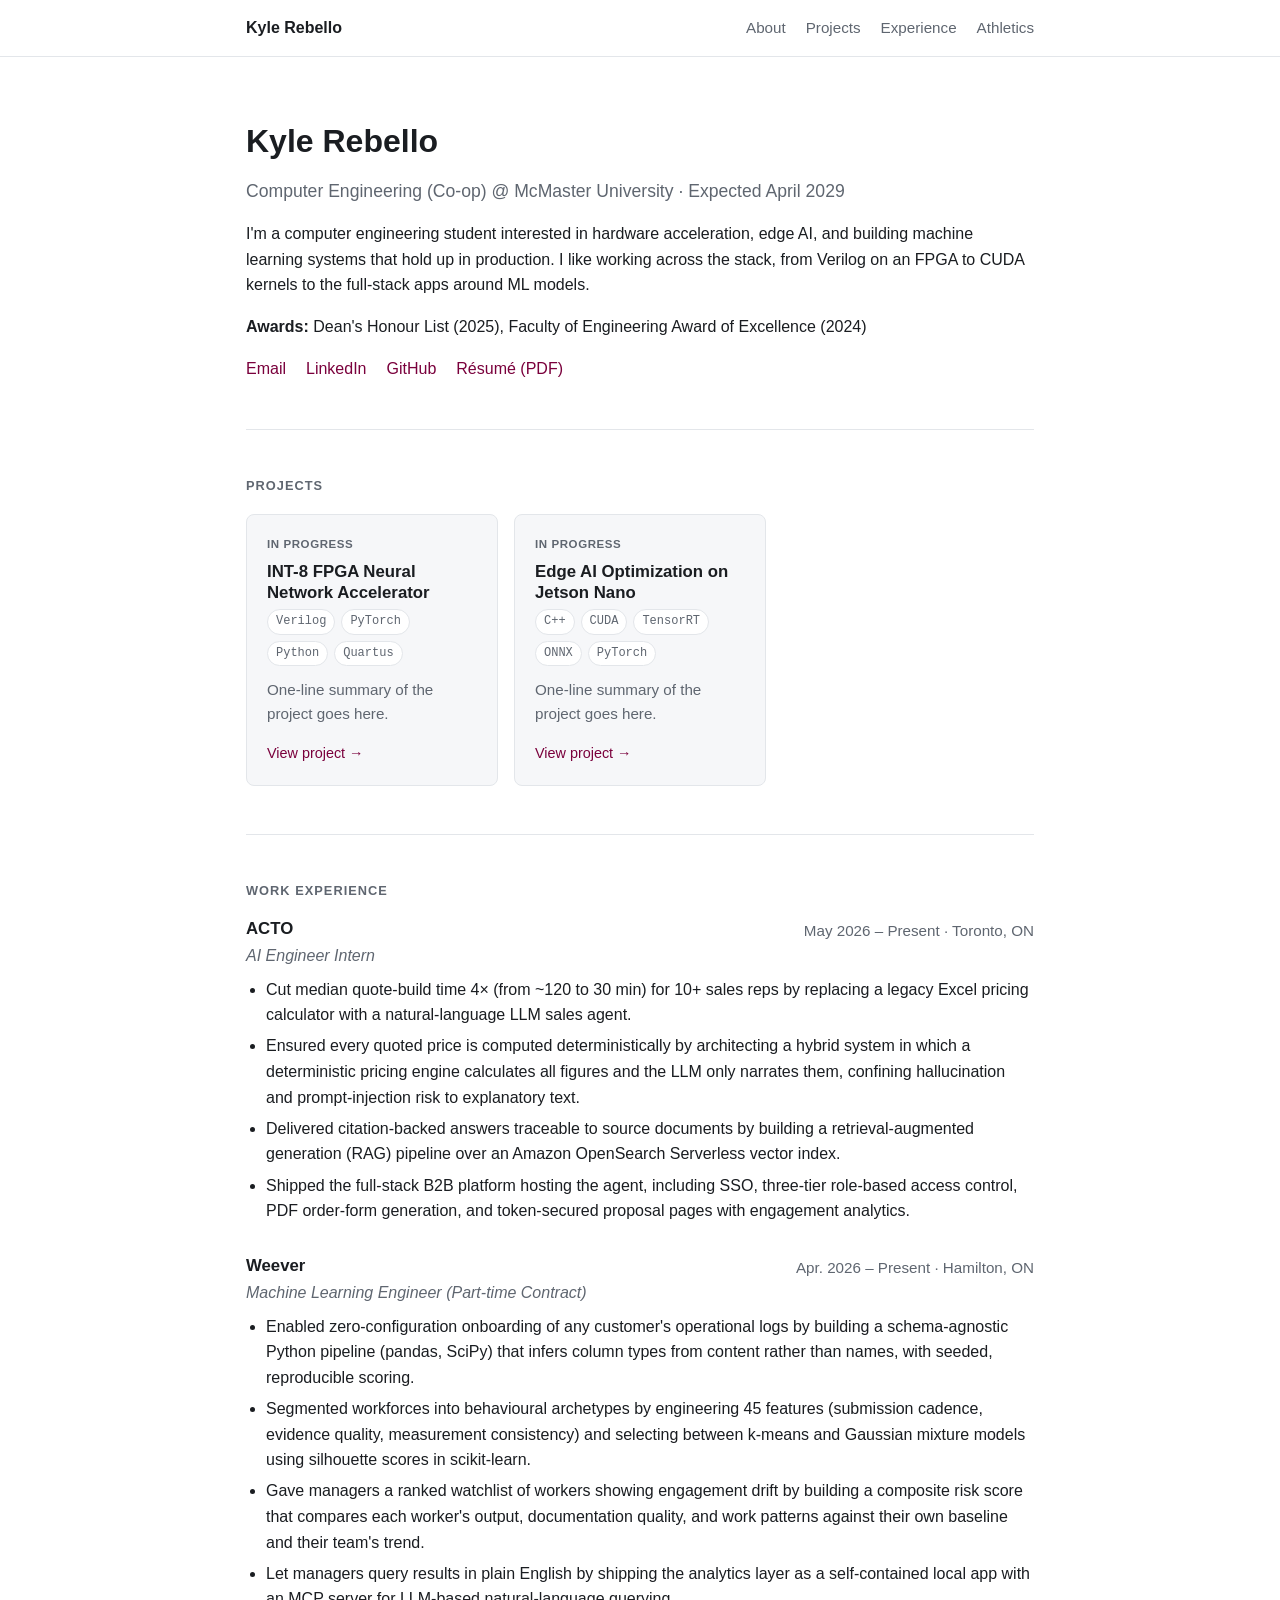
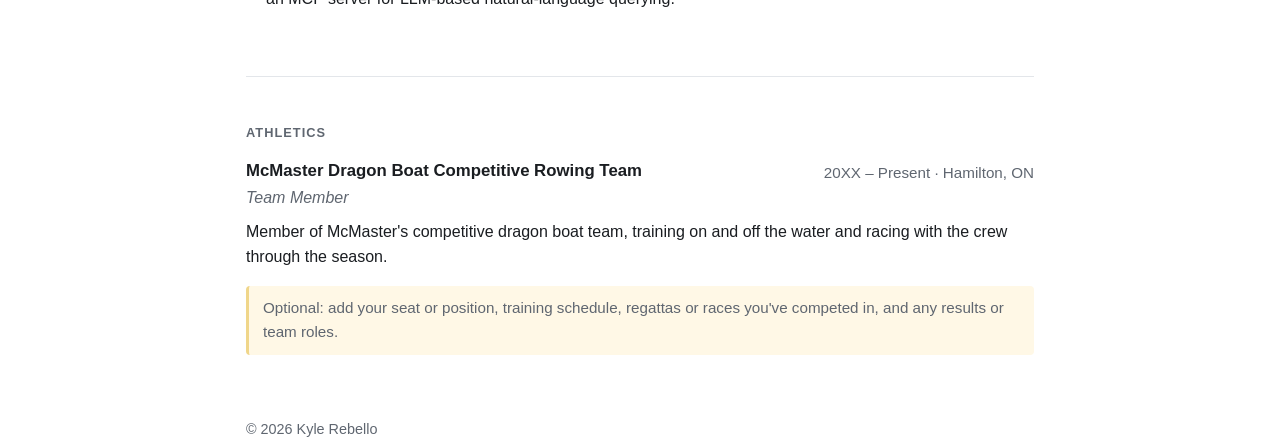
==== index.html @ 77f3dfb5 "Initial portfolio site Co-Authored-By: Claude Opus 5.5 <noreply@anthropic.com>" ====
<!DOCTYPE html>
<html lang="en">
<head>
  <meta charset="UTF-8">
  <meta name="viewport" content="width=device-width, initial-scale=1.0">
  <title>Kyle Rebello — Engineering Portfolio</title>
  <meta name="description" content="Engineering portfolio of Kyle Rebello, Computer Engineering (Co-op) student at McMaster University.">
  <link rel="stylesheet" href="css/style.css">
</head>
<body>

  <nav class="site-nav">
    <div class="container">
      <a href="#top" class="brand">Kyle Rebello</a>
      <ul>
        <li><a href="#about">About</a></li>
        <li><a href="#projects">Projects</a></li>
        <li><a href="#experience">Experience</a></li>
        <li><a href="#athletics">Athletics</a></li>
      </ul>
    </div>
  </nav>

  <main id="top" class="container">

    <!-- ===================== ABOUT ===================== -->
    <section id="about" class="hero">
      <h1>Kyle Rebello</h1>
      <p class="subtitle">Computer Engineering (Co-op) @ McMaster University · Expected April 2029</p>
      <p>
        I'm a computer engineering student interested in hardware acceleration, edge AI, and
        building machine learning systems that hold up in production. I like working across the
        stack, from Verilog on an FPGA to CUDA kernels to the full-stack apps around ML models.
      </p>
      <p>
        <strong>Awards:</strong> Dean's Honour List (2025), Faculty of Engineering Award of Excellence (2024)
      </p>
      <div class="links">
        <a href="mailto:andrekylerebello@gmail.com">Email</a>
        <a href="#" target="_blank" rel="noopener"><!-- TODO: LinkedIn URL -->LinkedIn</a>
        <a href="#" target="_blank" rel="noopener"><!-- TODO: GitHub URL -->GitHub</a>
        <a href="assets/Kyle_Rebello_Resume.pdf" target="_blank" rel="noopener">Résumé (PDF)</a>
      </div>
    </section>

    <!-- ===================== PROJECTS ===================== -->
    <section id="projects">
      <h2 class="section-title">Projects</h2>
      <!--
        To add a project:
          1. Copy projects/_template.html to projects/your-project.html and fill it in.
          2. Copy one of the <a class="project-tile"> blocks below and point href at the new page.
      -->
      <div class="project-grid">

        <a class="project-tile" href="projects/fpga-nn-accelerator.html">
          <span class="status">In progress</span>
          <h3>INT-8 FPGA Neural Network Accelerator</h3>
          <div class="tags">
            <span class="tag">Verilog</span>
            <span class="tag">PyTorch</span>
            <span class="tag">Python</span>
            <span class="tag">Quartus</span>
          </div>
          <p>One-line summary of the project goes here.</p>
          <span class="more">View project →</span>
        </a>

        <a class="project-tile" href="projects/jetson-edge-ai.html">
          <span class="status">In progress</span>
          <h3>Edge AI Optimization on Jetson Nano</h3>
          <div class="tags">
            <span class="tag">C++</span>
            <span class="tag">CUDA</span>
            <span class="tag">TensorRT</span>
            <span class="tag">ONNX</span>
            <span class="tag">PyTorch</span>
          </div>
          <p>One-line summary of the project goes here.</p>
          <span class="more">View project →</span>
        </a>

      </div>
    </section>

    <!-- ===================== WORK EXPERIENCE ===================== -->
    <section id="experience">
      <h2 class="section-title">Work Experience</h2>

      <div class="entry">
        <div class="entry-header">
          <h3>ACTO</h3>
          <span class="entry-meta">May 2026 – Present · Toronto, ON</span>
        </div>
        <p class="entry-role">AI Engineer Intern</p>
        <ul>
          <li>Cut median quote-build time 4× (from ~120 to 30 min) for 10+ sales reps by replacing a legacy Excel pricing calculator with a natural-language LLM sales agent.</li>
          <li>Ensured every quoted price is computed deterministically by architecting a hybrid system in which a deterministic pricing engine calculates all figures and the LLM only narrates them, confining hallucination and prompt-injection risk to explanatory text.</li>
          <li>Delivered citation-backed answers traceable to source documents by building a retrieval-augmented generation (RAG) pipeline over an Amazon OpenSearch Serverless vector index.</li>
          <li>Shipped the full-stack B2B platform hosting the agent, including SSO, three-tier role-based access control, PDF order-form generation, and token-secured proposal pages with engagement analytics.</li>
        </ul>
      </div>

      <div class="entry">
        <div class="entry-header">
          <h3>Weever</h3>
          <span class="entry-meta">Apr. 2026 – Present · Hamilton, ON</span>
        </div>
        <p class="entry-role">Machine Learning Engineer (Part-time Contract)</p>
        <ul>
          <li>Enabled zero-configuration onboarding of any customer's operational logs by building a schema-agnostic Python pipeline (pandas, SciPy) that infers column types from content rather than names, with seeded, reproducible scoring.</li>
          <li>Segmented workforces into behavioural archetypes by engineering 45 features (submission cadence, evidence quality, measurement consistency) and selecting between k-means and Gaussian mixture models using silhouette scores in scikit-learn.</li>
          <li>Gave managers a ranked watchlist of workers showing engagement drift by building a composite risk score that compares each worker's output, documentation quality, and work patterns against their own baseline and their team's trend.</li>
          <li>Let managers query results in plain English by shipping the analytics layer as a self-contained local app with an MCP server for LLM-based natural-language querying.</li>
        </ul>
      </div>
    </section>

    <!-- ===================== ATHLETICS ===================== -->
    <section id="athletics">
      <h2 class="section-title">Athletics</h2>

      <div class="entry">
        <div class="entry-header">
          <h3>McMaster Dragon Boat Competitive Rowing Team</h3>
          <span class="entry-meta"><!-- TODO -->20XX – Present · Hamilton, ON</span>
        </div>
        <p class="entry-role">Team Member</p>
        <p>
          Member of McMaster's competitive dragon boat team, training on and off the water and
          racing with the crew through the season.
        </p>
        <p class="placeholder">
          Optional: add your seat or position, training schedule, regattas or races you've competed in,
          and any results or team roles.
        </p>
      </div>
    </section>

  </main>

  <footer class="container">
    © 2026 Kyle Rebello
  </footer>

</body>
</html>
---- css/style.css ----
/* ---------- Tokens ---------- */
:root {
  --bg: #ffffff;
  --surface: #f6f7f9;
  --text: #1a1d21;
  --muted: #5f6670;
  --border: #e3e6ea;
  --accent: #7a003c; /* McMaster maroon */
  --placeholder-bg: #fff8e6;
  --placeholder-border: #f0d68a;
  --max-width: 820px;
  --radius: 8px;
  --font: -apple-system, BlinkMacSystemFont, "Segoe UI", Roboto, "Helvetica Neue", Arial, sans-serif;
  --mono: ui-monospace, SFMono-Regular, Menlo, Consolas, monospace;
}

@media (prefers-color-scheme: dark) {
  :root {
    --bg: #121417;
    --surface: #1b1e22;
    --text: #e8eaed;
    --muted: #9aa1aa;
    --border: #2c3036;
    --accent: #e0789f;
    --placeholder-bg: #2a2416;
    --placeholder-border: #5c4c1f;
  }
}

/* ---------- Base ---------- */
* { box-sizing: border-box; }

html { scroll-behavior: smooth; scroll-padding-top: 72px; }

body {
  margin: 0;
  background: var(--bg);
  color: var(--text);
  font-family: var(--font);
  font-size: 16px;
  line-height: 1.6;
}

a { color: var(--accent); text-decoration: none; }
a:hover { text-decoration: underline; }

h1, h2, h3 { line-height: 1.25; margin: 0 0 0.5em; }
h1 { font-size: 2rem; }
h2 { font-size: 1.4rem; }
h3 { font-size: 1.05rem; }
p { margin: 0 0 1em; }
ul { margin: 0 0 1em; padding-left: 1.25em; }
li { margin-bottom: 0.35em; }

.container {
  max-width: var(--max-width);
  margin: 0 auto;
  padding: 0 16px;
}

/* ---------- Nav ---------- */
.site-nav {
  position: sticky;
  top: 0;
  z-index: 10;
  background: var(--bg);
  border-bottom: 1px solid var(--border);
}
.site-nav .container {
  display: flex;
  align-items: center;
  justify-content: space-between;
  gap: 16px;
  height: 56px;
}
.site-nav .brand { font-weight: 600; color: var(--text); white-space: nowrap; }
.site-nav ul {
  display: flex;
  gap: 20px;
  list-style: none;
  margin: 0;
  padding: 0;
  overflow-x: auto;
}
.site-nav li { margin: 0; }
.site-nav ul a { color: var(--muted); font-size: 0.95rem; white-space: nowrap; }
.site-nav ul a:hover { color: var(--text); text-decoration: none; }

/* ---------- Sections ---------- */
section { padding: 48px 0; border-bottom: 1px solid var(--border); }
section:last-of-type { border-bottom: none; }

.section-title {
  font-size: 0.8rem;
  font-weight: 600;
  letter-spacing: 0.08em;
  text-transform: uppercase;
  color: var(--muted);
  margin-bottom: 20px;
}

/* ---------- Hero / About ---------- */
.hero { padding-top: 64px; }
.hero .subtitle { color: var(--muted); font-size: 1.1rem; margin-bottom: 16px; }
.links { display: flex; flex-wrap: wrap; gap: 8px 20px; margin-top: 16px; }

/* ---------- Project tiles ---------- */
.project-grid {
  display: grid;
  grid-template-columns: repeat(auto-fill, minmax(240px, 1fr));
  gap: 16px;
}
.project-tile {
  display: flex;
  flex-direction: column;
  padding: 20px;
  background: var(--surface);
  border: 1px solid var(--border);
  border-radius: var(--radius);
  color: var(--text);
  transition: border-color 0.15s, transform 0.15s;
}
.project-tile:hover {
  border-color: var(--accent);
  transform: translateY(-2px);
  text-decoration: none;
}
.project-tile h3 { margin-bottom: 6px; }
.project-tile p { color: var(--muted); font-size: 0.95rem; flex: 1; }
.project-tile .more { color: var(--accent); font-size: 0.9rem; font-weight: 500; }

.tags { display: flex; flex-wrap: wrap; gap: 6px; margin-bottom: 12px; }
.tag {
  font-family: var(--mono);
  font-size: 0.75rem;
  padding: 2px 8px;
  border: 1px solid var(--border);
  border-radius: 999px;
  color: var(--muted);
  background: var(--bg);
}

.status {
  align-self: flex-start;
  font-size: 0.72rem;
  font-weight: 600;
  text-transform: uppercase;
  letter-spacing: 0.05em;
  color: var(--muted);
  margin-bottom: 8px;
}

/* ---------- Experience / Athletics entries ---------- */
.entry { margin-bottom: 32px; }
.entry:last-child { margin-bottom: 0; }
.entry-header {
  display: flex;
  flex-wrap: wrap;
  justify-content: space-between;
  gap: 0 16px;
}
.entry-header h3 { margin-bottom: 0; }
.entry-meta { color: var(--muted); font-size: 0.95rem; }
.entry-role { color: var(--muted); font-style: italic; margin-bottom: 8px; }

/* ---------- Project detail page ---------- */
.back-link { display: inline-block; margin: 32px 0 16px; font-size: 0.95rem; }

.project-header { padding: 0 0 32px; border-bottom: 1px solid var(--border); }
.project-header .summary { color: var(--muted); font-size: 1.1rem; }

.meta-grid {
  display: grid;
  grid-template-columns: repeat(auto-fit, minmax(160px, 1fr));
  gap: 16px;
  margin: 24px 0;
  padding: 16px;
  background: var(--surface);
  border: 1px solid var(--border);
  border-radius: var(--radius);
}
.meta-grid dt {
  font-size: 0.75rem;
  text-transform: uppercase;
  letter-spacing: 0.06em;
  color: var(--muted);
}
.meta-grid dd { margin: 2px 0 0; }

.project-body section { padding: 32px 0; }
.project-body h2 { margin-bottom: 12px; }

.metrics {
  display: grid;
  grid-template-columns: repeat(auto-fit, minmax(150px, 1fr));
  gap: 12px;
  margin-bottom: 16px;
}
.metric {
  padding: 16px;
  border: 1px solid var(--border);
  border-radius: var(--radius);
}
.metric .value { font-size: 1.5rem; font-weight: 700; }
.metric .label { color: var(--muted); font-size: 0.9rem; }

figure { margin: 16px 0; }
.figure-placeholder {
  display: flex;
  align-items: center;
  justify-content: center;
  min-height: 220px;
  padding: 16px;
  background: var(--surface);
  border: 1px dashed var(--border);
  border-radius: var(--radius);
  color: var(--muted);
  font-size: 0.9rem;
  text-align: center;
}
figure img { max-width: 100%; border-radius: var(--radius); border: 1px solid var(--border); }
figcaption { color: var(--muted); font-size: 0.85rem; margin-top: 6px; }

table { width: 100%; border-collapse: collapse; margin-bottom: 1em; font-size: 0.95rem; }
th, td { text-align: left; padding: 8px 10px; border-bottom: 1px solid var(--border); }
th { color: var(--muted); font-weight: 600; }
.table-wrap { overflow-x: auto; }

pre, code { font-family: var(--mono); font-size: 0.88rem; }
pre {
  padding: 14px;
  background: var(--surface);
  border: 1px solid var(--border);
  border-radius: var(--radius);
  overflow-x: auto;
}

/* Placeholder text — delete the class once real content is filled in */
.placeholder {
  padding: 10px 14px;
  background: var(--placeholder-bg);
  border-left: 3px solid var(--placeholder-border);
  border-radius: 4px;
  color: var(--muted);
  font-size: 0.95rem;
}

/* ---------- Footer ---------- */
footer { padding: 32px 0 48px; color: var(--muted); font-size: 0.9rem; }

/* ---------- Small screens ---------- */
@media (max-width: 600px) {
  h1 { font-size: 1.7rem; }
  .site-nav .brand { display: none; }
  .site-nav ul { gap: 16px; }
  section { padding: 36px 0; }
}
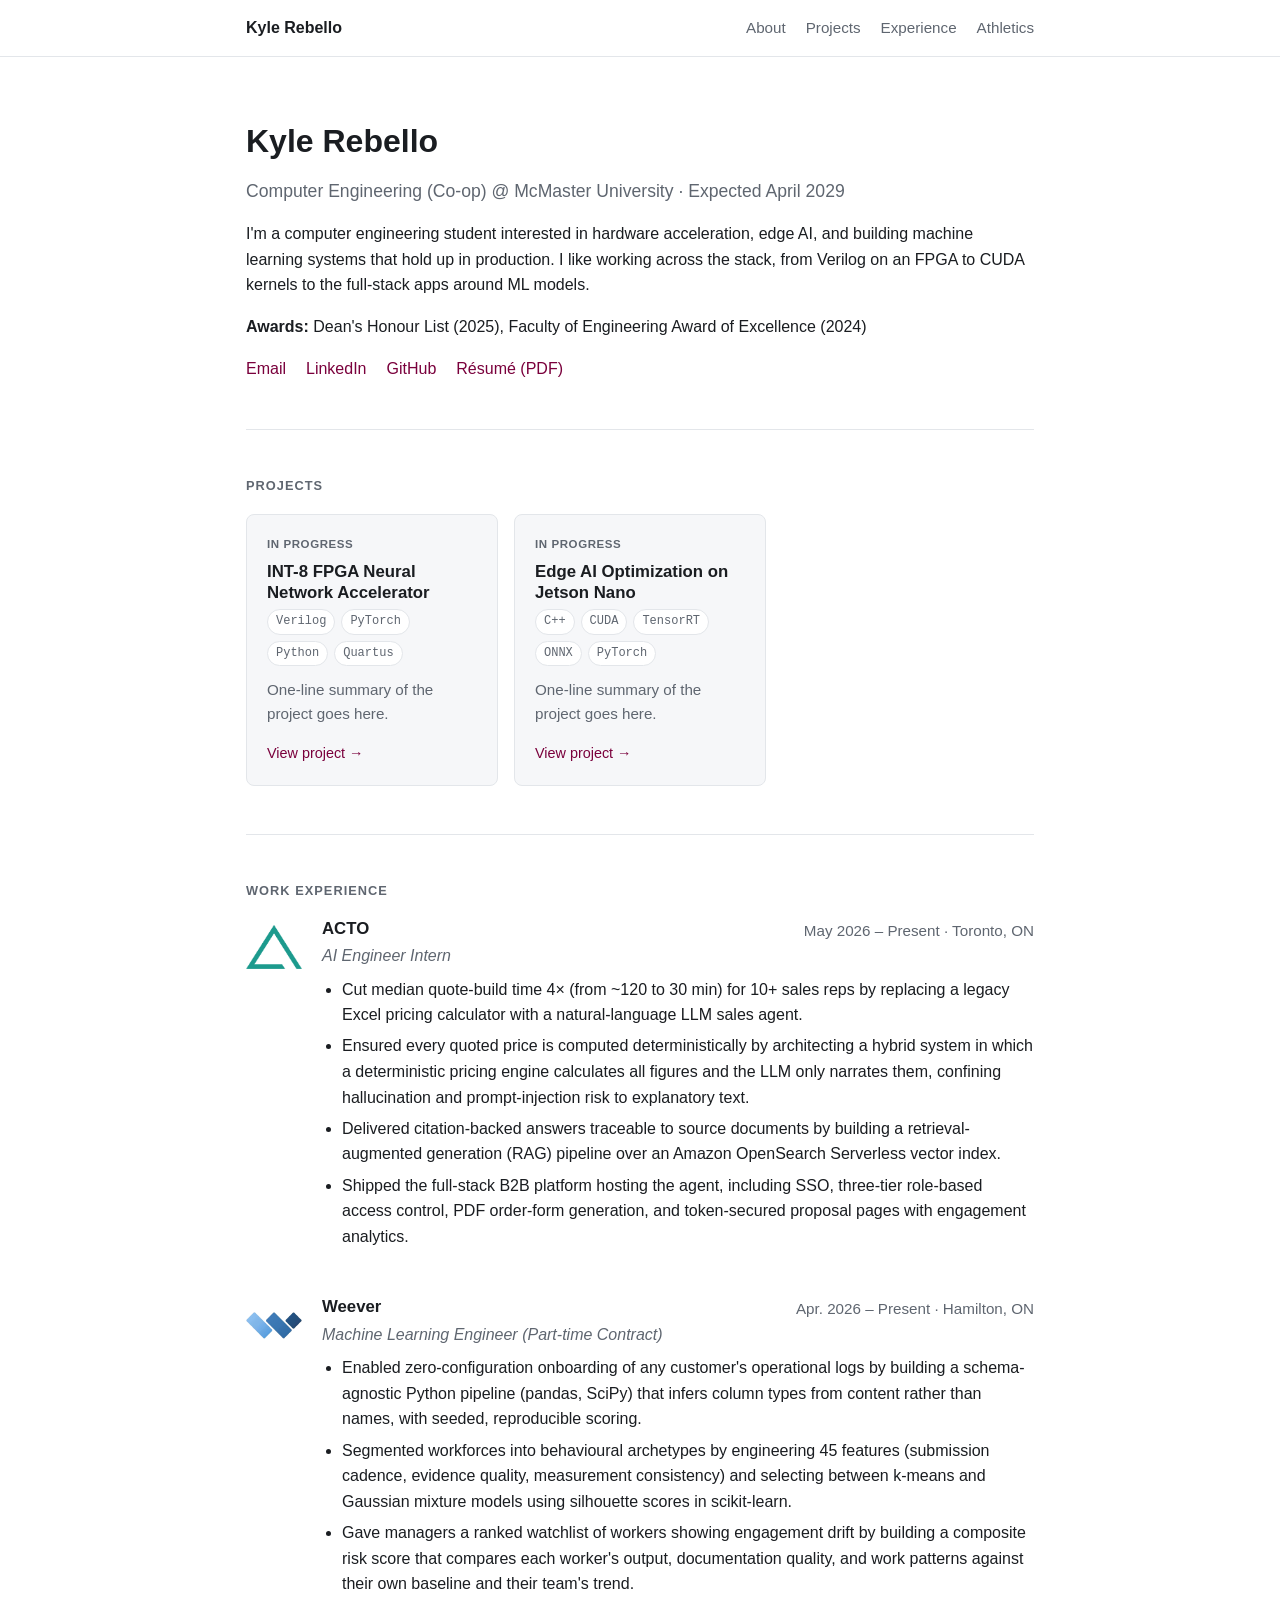
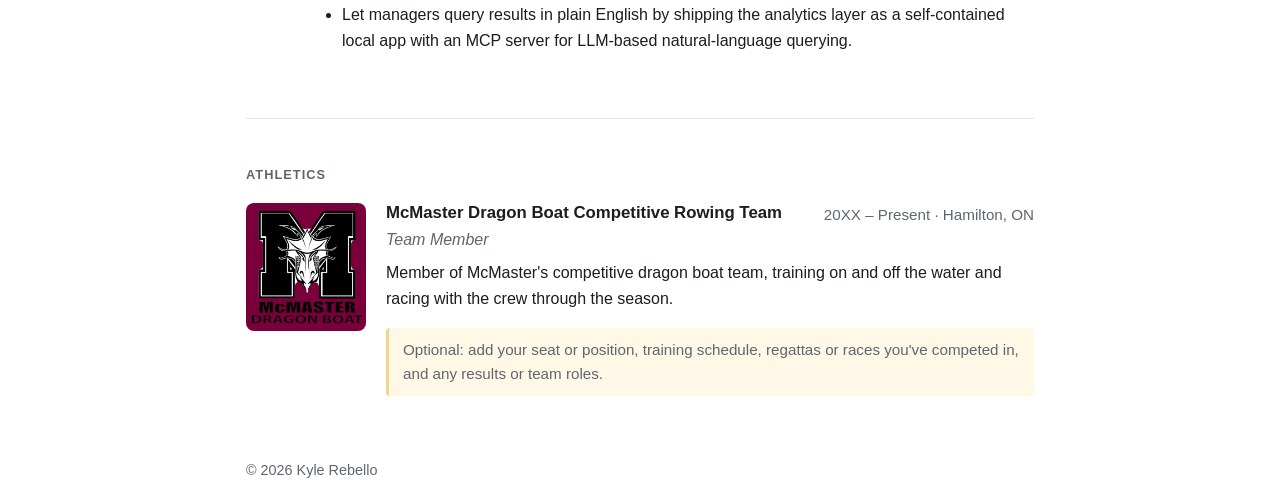
==== commit 252d3b10: "Add company and team logos to experience and athletics Co-Authored-By: Claude Opus 5.5 <noreply@anth" ====
--- a/index.html
+++ b/index.html
@@ -87,32 +87,38 @@
     <section id="experience">
       <h2 class="section-title">Work Experience</h2>
 
-      <div class="entry">
-        <div class="entry-header">
-          <h3>ACTO</h3>
-          <span class="entry-meta">May 2026 – Present · Toronto, ON</span>
+      <div class="entry has-logo">
+        <img class="entry-logo" src="assets/logos/acto.png" alt="ACTO logo">
+        <div class="entry-body">
+          <div class="entry-header">
+            <h3>ACTO</h3>
+            <span class="entry-meta">May 2026 – Present · Toronto, ON</span>
+          </div>
+          <p class="entry-role">AI Engineer Intern</p>
+          <ul>
+            <li>Cut median quote-build time 4× (from ~120 to 30 min) for 10+ sales reps by replacing a legacy Excel pricing calculator with a natural-language LLM sales agent.</li>
+            <li>Ensured every quoted price is computed deterministically by architecting a hybrid system in which a deterministic pricing engine calculates all figures and the LLM only narrates them, confining hallucination and prompt-injection risk to explanatory text.</li>
+            <li>Delivered citation-backed answers traceable to source documents by building a retrieval-augmented generation (RAG) pipeline over an Amazon OpenSearch Serverless vector index.</li>
+            <li>Shipped the full-stack B2B platform hosting the agent, including SSO, three-tier role-based access control, PDF order-form generation, and token-secured proposal pages with engagement analytics.</li>
+          </ul>
         </div>
-        <p class="entry-role">AI Engineer Intern</p>
-        <ul>
-          <li>Cut median quote-build time 4× (from ~120 to 30 min) for 10+ sales reps by replacing a legacy Excel pricing calculator with a natural-language LLM sales agent.</li>
-          <li>Ensured every quoted price is computed deterministically by architecting a hybrid system in which a deterministic pricing engine calculates all figures and the LLM only narrates them, confining hallucination and prompt-injection risk to explanatory text.</li>
-          <li>Delivered citation-backed answers traceable to source documents by building a retrieval-augmented generation (RAG) pipeline over an Amazon OpenSearch Serverless vector index.</li>
-          <li>Shipped the full-stack B2B platform hosting the agent, including SSO, three-tier role-based access control, PDF order-form generation, and token-secured proposal pages with engagement analytics.</li>
-        </ul>
       </div>
 
-      <div class="entry">
-        <div class="entry-header">
-          <h3>Weever</h3>
-          <span class="entry-meta">Apr. 2026 – Present · Hamilton, ON</span>
+      <div class="entry has-logo">
+        <img class="entry-logo" src="assets/logos/weever.png" alt="Weever logo">
+        <div class="entry-body">
+          <div class="entry-header">
+            <h3>Weever</h3>
+            <span class="entry-meta">Apr. 2026 – Present · Hamilton, ON</span>
+          </div>
+          <p class="entry-role">Machine Learning Engineer (Part-time Contract)</p>
+          <ul>
+            <li>Enabled zero-configuration onboarding of any customer's operational logs by building a schema-agnostic Python pipeline (pandas, SciPy) that infers column types from content rather than names, with seeded, reproducible scoring.</li>
+            <li>Segmented workforces into behavioural archetypes by engineering 45 features (submission cadence, evidence quality, measurement consistency) and selecting between k-means and Gaussian mixture models using silhouette scores in scikit-learn.</li>
+            <li>Gave managers a ranked watchlist of workers showing engagement drift by building a composite risk score that compares each worker's output, documentation quality, and work patterns against their own baseline and their team's trend.</li>
+            <li>Let managers query results in plain English by shipping the analytics layer as a self-contained local app with an MCP server for LLM-based natural-language querying.</li>
+          </ul>
         </div>
-        <p class="entry-role">Machine Learning Engineer (Part-time Contract)</p>
-        <ul>
-          <li>Enabled zero-configuration onboarding of any customer's operational logs by building a schema-agnostic Python pipeline (pandas, SciPy) that infers column types from content rather than names, with seeded, reproducible scoring.</li>
-          <li>Segmented workforces into behavioural archetypes by engineering 45 features (submission cadence, evidence quality, measurement consistency) and selecting between k-means and Gaussian mixture models using silhouette scores in scikit-learn.</li>
-          <li>Gave managers a ranked watchlist of workers showing engagement drift by building a composite risk score that compares each worker's output, documentation quality, and work patterns against their own baseline and their team's trend.</li>
-          <li>Let managers query results in plain English by shipping the analytics layer as a self-contained local app with an MCP server for LLM-based natural-language querying.</li>
-        </ul>
       </div>
     </section>
 
@@ -120,20 +126,23 @@
     <section id="athletics">
       <h2 class="section-title">Athletics</h2>
 
-      <div class="entry">
-        <div class="entry-header">
-          <h3>McMaster Dragon Boat Competitive Rowing Team</h3>
-          <span class="entry-meta"><!-- TODO -->20XX – Present · Hamilton, ON</span>
+      <div class="entry has-logo">
+        <img class="entry-logo entry-logo--badge" src="assets/logos/mcmaster-dragon-boat.png" alt="McMaster Dragon Boat logo">
+        <div class="entry-body">
+          <div class="entry-header">
+            <h3>McMaster Dragon Boat Competitive Rowing Team</h3>
+            <span class="entry-meta"><!-- TODO -->20XX – Present · Hamilton, ON</span>
+          </div>
+          <p class="entry-role">Team Member</p>
+          <p>
+            Member of McMaster's competitive dragon boat team, training on and off the water and
+            racing with the crew through the season.
+          </p>
+          <p class="placeholder">
+            Optional: add your seat or position, training schedule, regattas or races you've competed in,
+            and any results or team roles.
+          </p>
         </div>
-        <p class="entry-role">Team Member</p>
-        <p>
-          Member of McMaster's competitive dragon boat team, training on and off the water and
-          racing with the crew through the season.
-        </p>
-        <p class="placeholder">
-          Optional: add your seat or position, training schedule, regattas or races you've competed in,
-          and any results or team roles.
-        </p>
       </div>
     </section>
 
--- a/css/style.css
+++ b/css/style.css
@@ -163,6 +163,26 @@
 .entry-meta { color: var(--muted); font-size: 0.95rem; }
 .entry-role { color: var(--muted); font-style: italic; margin-bottom: 8px; }
 
+.entry.has-logo {
+  display: grid;
+  grid-template-columns: 56px 1fr;
+  gap: 20px;
+  align-items: start;
+}
+.entry-body { min-width: 0; }
+.entry-logo {
+  width: 56px;
+  height: 56px;
+  object-fit: contain;
+}
+/* Square badge-style logo (e.g. dragon boat) */
+.entry.has-logo:has(.entry-logo--badge) { grid-template-columns: 120px 1fr; }
+.entry-logo--badge {
+  width: 120px;
+  height: auto;
+  border-radius: var(--radius);
+}
+
 /* ---------- Project detail page ---------- */
 .back-link { display: inline-block; margin: 32px 0 16px; font-size: 0.95rem; }
 
@@ -254,4 +274,8 @@
   .site-nav .brand { display: none; }
   .site-nav ul { gap: 16px; }
   section { padding: 36px 0; }
-}
+  .entry.has-logo { grid-template-columns: 40px 1fr; gap: 14px; }
+  .entry-logo { width: 40px; height: 40px; }
+  .entry.has-logo:has(.entry-logo--badge) { grid-template-columns: 1fr; }
+  .entry-logo--badge { width: 96px; }
+}
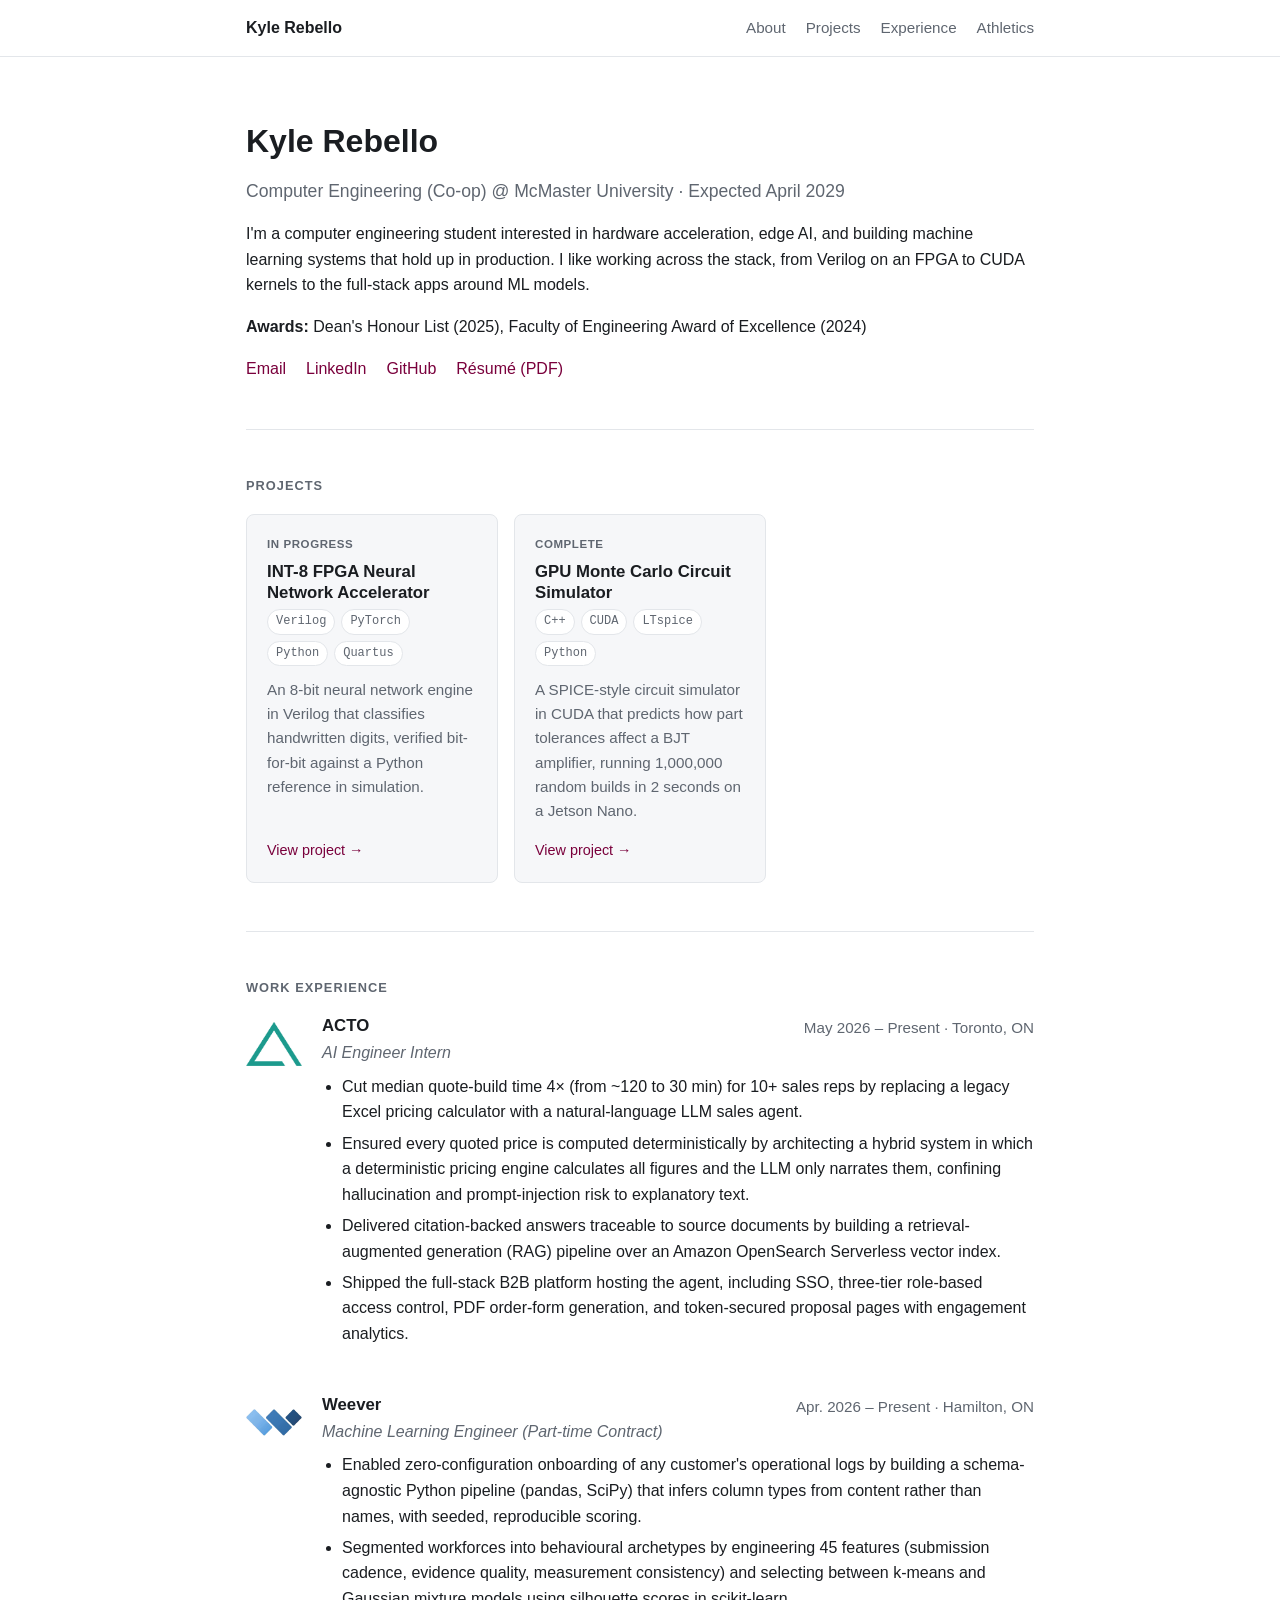
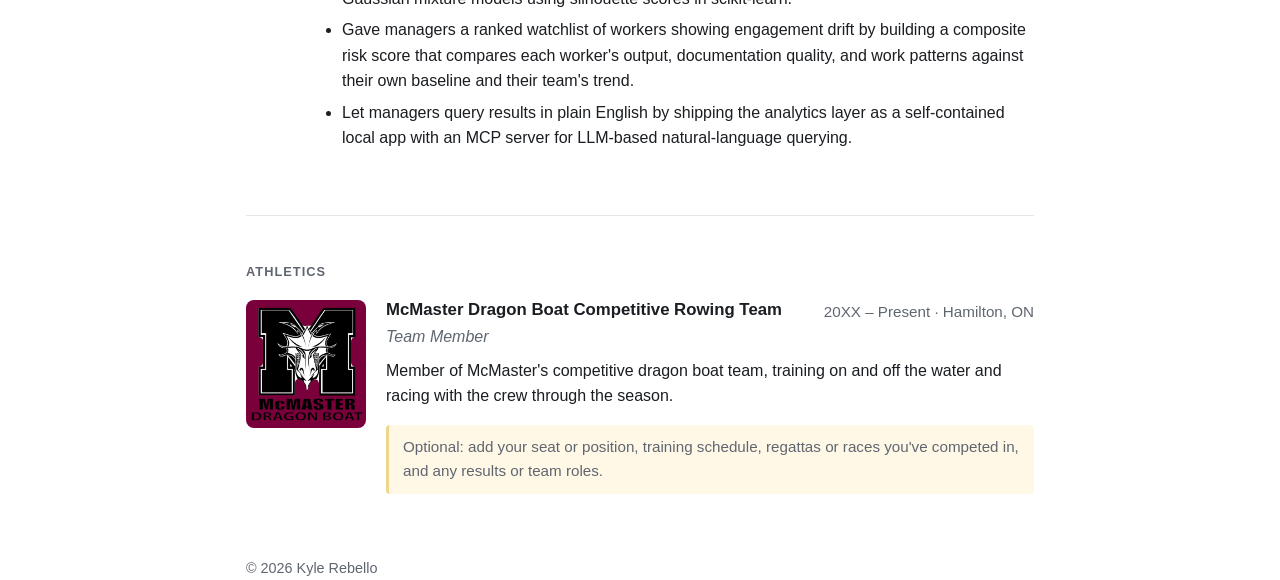
==== commit 324cc2b2: "Replace Project 2 with GPU Monte Carlo circuit simulator; fill in tiles and profile links Co-Authore" ====
--- a/index.html
+++ b/index.html
@@ -37,8 +37,8 @@
       </p>
       <div class="links">
         <a href="mailto:andrekylerebello@gmail.com">Email</a>
-        <a href="#" target="_blank" rel="noopener"><!-- TODO: LinkedIn URL -->LinkedIn</a>
-        <a href="#" target="_blank" rel="noopener"><!-- TODO: GitHub URL -->GitHub</a>
+        <a href="https://linkedin.com/in/kyle-rebello" target="_blank" rel="noopener">LinkedIn</a>
+        <a href="https://github.com/Kyle2006reb" target="_blank" rel="noopener">GitHub</a>
         <a href="assets/Kyle_Rebello_Resume.pdf" target="_blank" rel="noopener">Résumé (PDF)</a>
       </div>
     </section>
@@ -62,21 +62,20 @@
             <span class="tag">Python</span>
             <span class="tag">Quartus</span>
           </div>
-          <p>One-line summary of the project goes here.</p>
+          <p>An 8-bit neural network engine in Verilog that classifies handwritten digits, verified bit-for-bit against a Python reference in simulation.</p>
           <span class="more">View project →</span>
         </a>
 
-        <a class="project-tile" href="projects/jetson-edge-ai.html">
-          <span class="status">In progress</span>
-          <h3>Edge AI Optimization on Jetson Nano</h3>
+        <a class="project-tile" href="projects/gpu-circuit-simulator.html">
+          <span class="status">Complete</span>
+          <h3>GPU Monte Carlo Circuit Simulator</h3>
           <div class="tags">
             <span class="tag">C++</span>
             <span class="tag">CUDA</span>
-            <span class="tag">TensorRT</span>
-            <span class="tag">ONNX</span>
-            <span class="tag">PyTorch</span>
+            <span class="tag">LTspice</span>
+            <span class="tag">Python</span>
           </div>
-          <p>One-line summary of the project goes here.</p>
+          <p>A SPICE-style circuit simulator in CUDA that predicts how part tolerances affect a BJT amplifier, running 1,000,000 random builds in 2 seconds on a Jetson Nano.</p>
           <span class="more">View project →</span>
         </a>
 
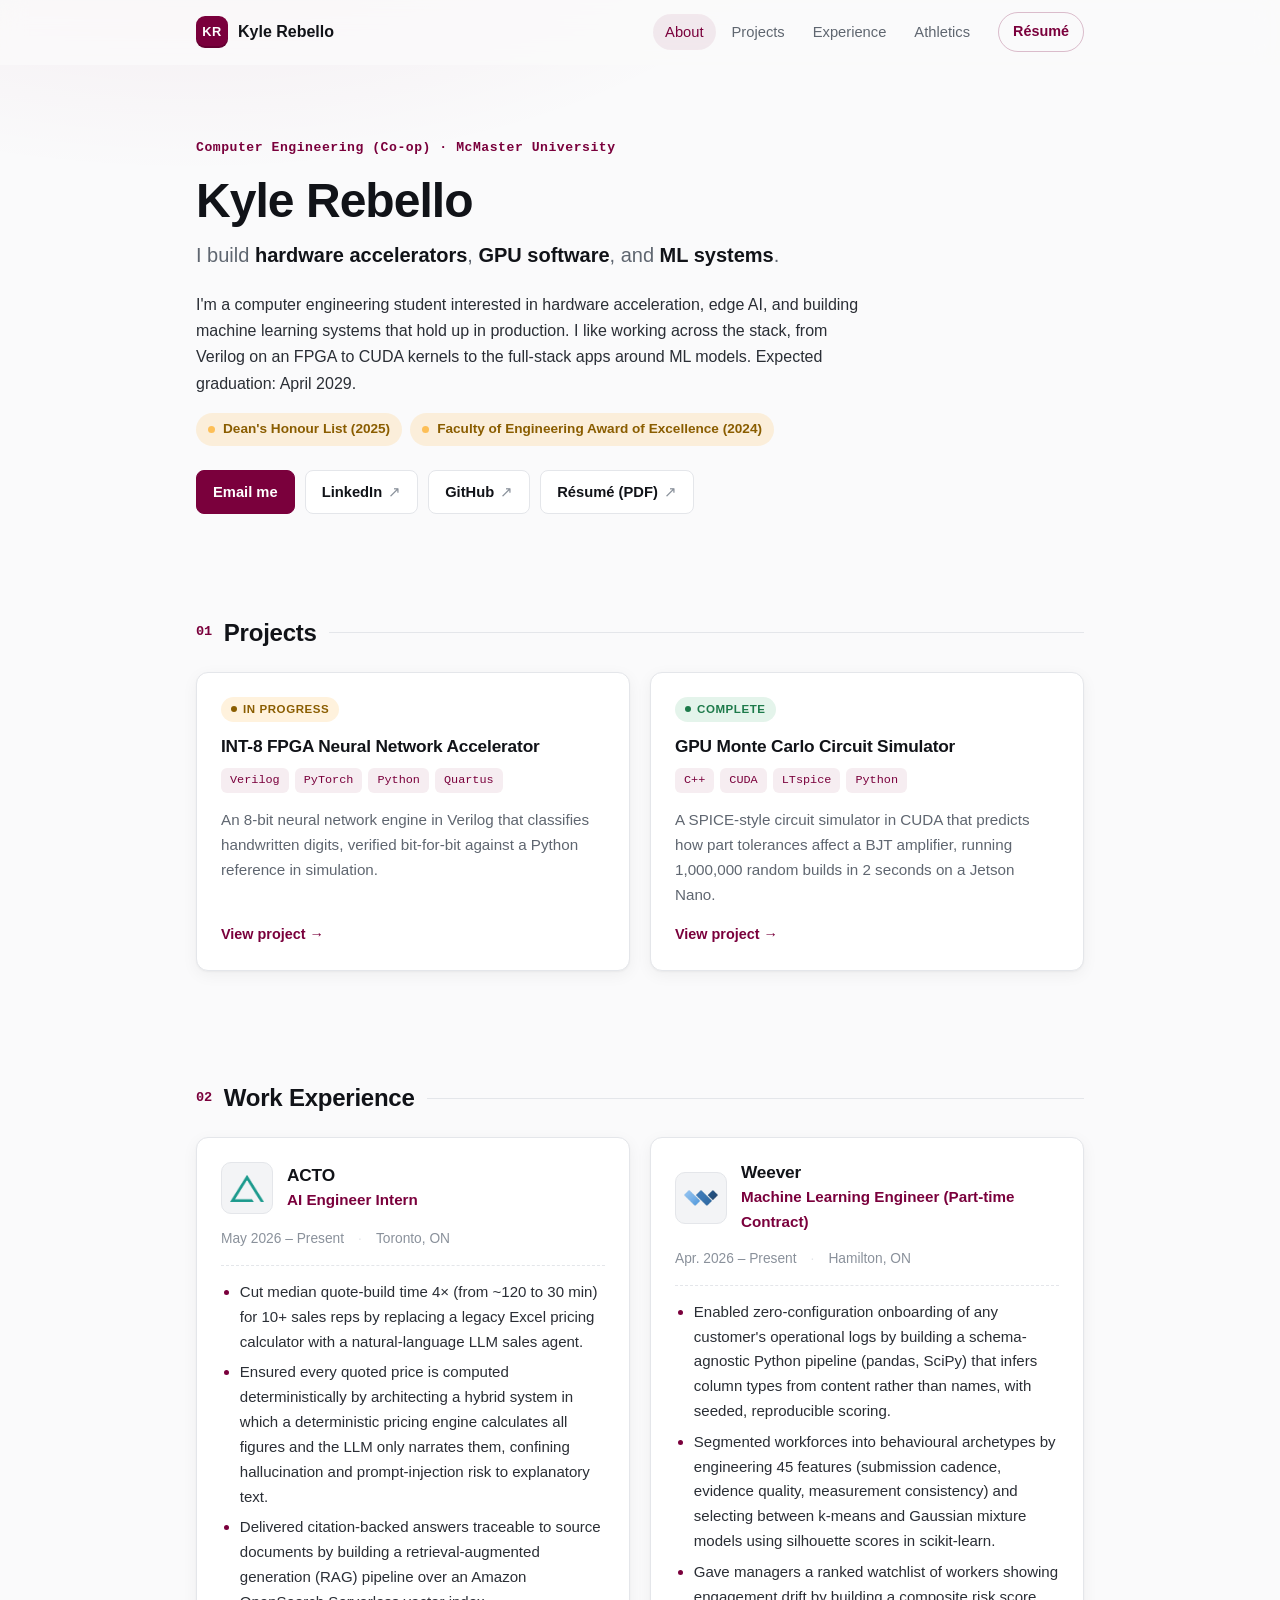
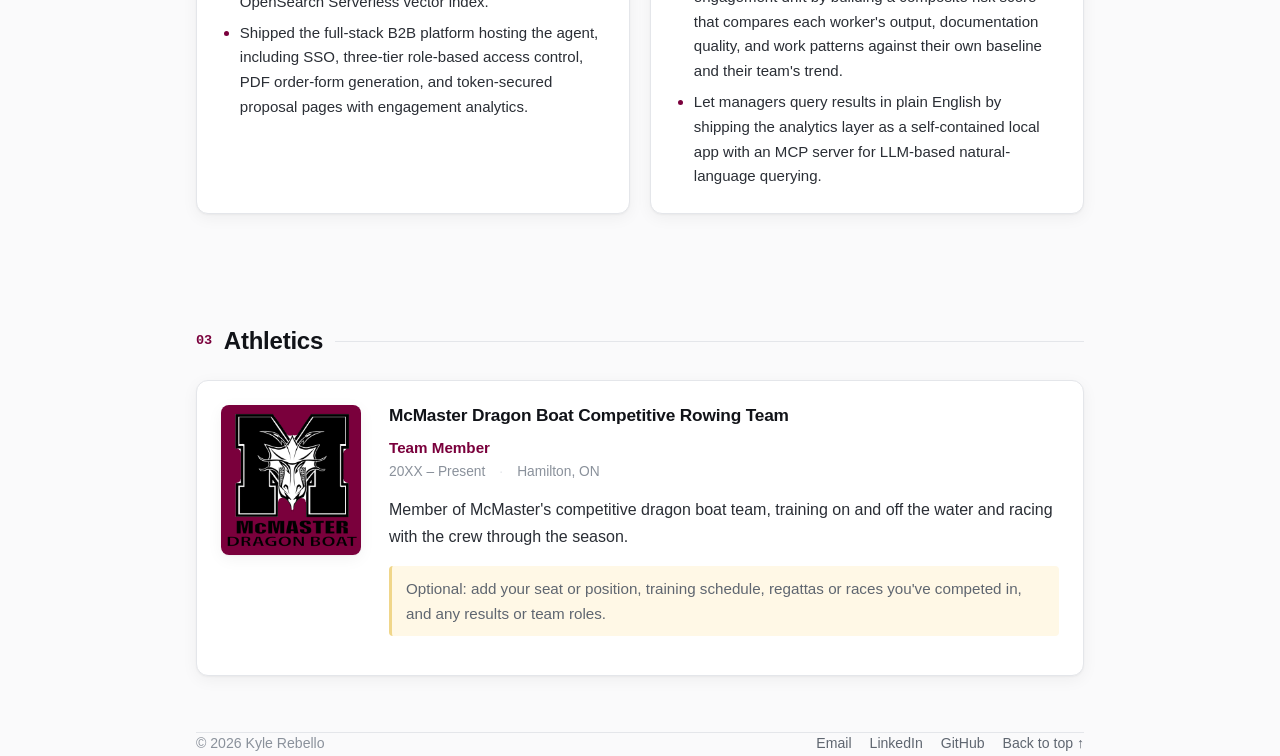
==== commit 3c024c8c: "Visual refresh: frosted nav, experience cards, accent colours, status badges Co-Authored-By: Claude " ====
--- a/index.html
+++ b/index.html
@@ -11,13 +11,14 @@
 
   <nav class="site-nav">
     <div class="container">
-      <a href="#top" class="brand">Kyle Rebello</a>
+      <a href="#top" class="brand"><span class="mark">KR</span><span class="name">Kyle Rebello</span></a>
       <ul>
         <li><a href="#about">About</a></li>
         <li><a href="#projects">Projects</a></li>
         <li><a href="#experience">Experience</a></li>
         <li><a href="#athletics">Athletics</a></li>
       </ul>
+      <a class="nav-cta" href="assets/Kyle_Rebello_Resume.pdf" target="_blank" rel="noopener">Résumé</a>
     </div>
   </nav>
 
@@ -25,36 +26,40 @@
 
     <!-- ===================== ABOUT ===================== -->
     <section id="about" class="hero">
+      <p class="eyebrow">Computer Engineering (Co-op) · McMaster University</p>
       <h1>Kyle Rebello</h1>
-      <p class="subtitle">Computer Engineering (Co-op) @ McMaster University · Expected April 2029</p>
-      <p>
+      <p class="tagline">I build <em>hardware accelerators</em>, <em>GPU software</em>, and <em>ML systems</em>.</p>
+      <p class="intro">
         I'm a computer engineering student interested in hardware acceleration, edge AI, and
         building machine learning systems that hold up in production. I like working across the
         stack, from Verilog on an FPGA to CUDA kernels to the full-stack apps around ML models.
+        Expected graduation: April 2029.
       </p>
-      <p>
-        <strong>Awards:</strong> Dean's Honour List (2025), Faculty of Engineering Award of Excellence (2024)
-      </p>
+      <div class="chips">
+        <span class="chip">Dean's Honour List (2025)</span>
+        <span class="chip">Faculty of Engineering Award of Excellence (2024)</span>
+      </div>
       <div class="links">
-        <a href="mailto:andrekylerebello@gmail.com">Email</a>
-        <a href="https://linkedin.com/in/kyle-rebello" target="_blank" rel="noopener">LinkedIn</a>
-        <a href="https://github.com/Kyle2006reb" target="_blank" rel="noopener">GitHub</a>
-        <a href="assets/Kyle_Rebello_Resume.pdf" target="_blank" rel="noopener">Résumé (PDF)</a>
+        <a class="btn primary" href="mailto:andrekylerebello@gmail.com">Email me</a>
+        <a class="btn" href="https://linkedin.com/in/kyle-rebello" target="_blank" rel="noopener">LinkedIn <span class="arrow">↗</span></a>
+        <a class="btn" href="https://github.com/Kyle2006reb" target="_blank" rel="noopener">GitHub <span class="arrow">↗</span></a>
+        <a class="btn" href="assets/Kyle_Rebello_Resume.pdf" target="_blank" rel="noopener">Résumé (PDF) <span class="arrow">↗</span></a>
       </div>
     </section>
 
     <!-- ===================== PROJECTS ===================== -->
     <section id="projects">
-      <h2 class="section-title">Projects</h2>
+      <h2 class="section-title"><span class="num">01</span>Projects</h2>
       <!--
         To add a project:
           1. Copy projects/_template.html to projects/your-project.html and fill it in.
           2. Copy one of the <a class="project-tile"> blocks below and point href at the new page.
+             Use status--progress or status--complete for the status label.
       -->
       <div class="project-grid">
 
-        <a class="project-tile" href="projects/fpga-nn-accelerator.html">
-          <span class="status">In progress</span>
+        <a class="project-tile card" href="projects/fpga-nn-accelerator.html">
+          <span class="status status--progress">In progress</span>
           <h3>INT-8 FPGA Neural Network Accelerator</h3>
           <div class="tags">
             <span class="tag">Verilog</span>
@@ -63,11 +68,11 @@
             <span class="tag">Quartus</span>
           </div>
           <p>An 8-bit neural network engine in Verilog that classifies handwritten digits, verified bit-for-bit against a Python reference in simulation.</p>
-          <span class="more">View project →</span>
+          <span class="more">View project <span>→</span></span>
         </a>
 
-        <a class="project-tile" href="projects/gpu-circuit-simulator.html">
-          <span class="status">Complete</span>
+        <a class="project-tile card" href="projects/gpu-circuit-simulator.html">
+          <span class="status status--complete">Complete</span>
           <h3>GPU Monte Carlo Circuit Simulator</h3>
           <div class="tags">
             <span class="tag">C++</span>
@@ -76,7 +81,7 @@
             <span class="tag">Python</span>
           </div>
           <p>A SPICE-style circuit simulator in CUDA that predicts how part tolerances affect a BJT amplifier, running 1,000,000 random builds in 2 seconds on a Jetson Nano.</p>
-          <span class="more">View project →</span>
+          <span class="more">View project <span>→</span></span>
         </a>
 
       </div>
@@ -84,55 +89,57 @@
 
     <!-- ===================== WORK EXPERIENCE ===================== -->
     <section id="experience">
-      <h2 class="section-title">Work Experience</h2>
+      <h2 class="section-title"><span class="num">02</span>Work Experience</h2>
 
-      <div class="entry has-logo">
-        <img class="entry-logo" src="assets/logos/acto.png" alt="ACTO logo">
-        <div class="entry-body">
-          <div class="entry-header">
-            <h3>ACTO</h3>
-            <span class="entry-meta">May 2026 – Present · Toronto, ON</span>
-          </div>
-          <p class="entry-role">AI Engineer Intern</p>
+      <div class="exp-grid">
+
+        <article class="exp-card card">
+          <header class="exp-head">
+            <img class="exp-logo" src="assets/logos/acto.png" alt="ACTO logo">
+            <div>
+              <h3>ACTO</h3>
+              <p class="exp-role">AI Engineer Intern</p>
+            </div>
+          </header>
+          <p class="exp-meta"><span>May 2026 – Present</span><span>Toronto, ON</span></p>
           <ul>
             <li>Cut median quote-build time 4× (from ~120 to 30 min) for 10+ sales reps by replacing a legacy Excel pricing calculator with a natural-language LLM sales agent.</li>
             <li>Ensured every quoted price is computed deterministically by architecting a hybrid system in which a deterministic pricing engine calculates all figures and the LLM only narrates them, confining hallucination and prompt-injection risk to explanatory text.</li>
             <li>Delivered citation-backed answers traceable to source documents by building a retrieval-augmented generation (RAG) pipeline over an Amazon OpenSearch Serverless vector index.</li>
             <li>Shipped the full-stack B2B platform hosting the agent, including SSO, three-tier role-based access control, PDF order-form generation, and token-secured proposal pages with engagement analytics.</li>
           </ul>
-        </div>
-      </div>
+        </article>
 
-      <div class="entry has-logo">
-        <img class="entry-logo" src="assets/logos/weever.png" alt="Weever logo">
-        <div class="entry-body">
-          <div class="entry-header">
-            <h3>Weever</h3>
-            <span class="entry-meta">Apr. 2026 – Present · Hamilton, ON</span>
-          </div>
-          <p class="entry-role">Machine Learning Engineer (Part-time Contract)</p>
+        <article class="exp-card card">
+          <header class="exp-head">
+            <img class="exp-logo" src="assets/logos/weever.png" alt="Weever logo">
+            <div>
+              <h3>Weever</h3>
+              <p class="exp-role">Machine Learning Engineer (Part-time Contract)</p>
+            </div>
+          </header>
+          <p class="exp-meta"><span>Apr. 2026 – Present</span><span>Hamilton, ON</span></p>
           <ul>
             <li>Enabled zero-configuration onboarding of any customer's operational logs by building a schema-agnostic Python pipeline (pandas, SciPy) that infers column types from content rather than names, with seeded, reproducible scoring.</li>
             <li>Segmented workforces into behavioural archetypes by engineering 45 features (submission cadence, evidence quality, measurement consistency) and selecting between k-means and Gaussian mixture models using silhouette scores in scikit-learn.</li>
             <li>Gave managers a ranked watchlist of workers showing engagement drift by building a composite risk score that compares each worker's output, documentation quality, and work patterns against their own baseline and their team's trend.</li>
             <li>Let managers query results in plain English by shipping the analytics layer as a self-contained local app with an MCP server for LLM-based natural-language querying.</li>
           </ul>
-        </div>
+        </article>
+
       </div>
     </section>
 
     <!-- ===================== ATHLETICS ===================== -->
     <section id="athletics">
-      <h2 class="section-title">Athletics</h2>
+      <h2 class="section-title"><span class="num">03</span>Athletics</h2>
 
-      <div class="entry has-logo">
-        <img class="entry-logo entry-logo--badge" src="assets/logos/mcmaster-dragon-boat.png" alt="McMaster Dragon Boat logo">
-        <div class="entry-body">
-          <div class="entry-header">
-            <h3>McMaster Dragon Boat Competitive Rowing Team</h3>
-            <span class="entry-meta"><!-- TODO -->20XX – Present · Hamilton, ON</span>
-          </div>
-          <p class="entry-role">Team Member</p>
+      <article class="feature-card card">
+        <img class="badge" src="assets/logos/mcmaster-dragon-boat.png" alt="McMaster Dragon Boat logo">
+        <div>
+          <h3>McMaster Dragon Boat Competitive Rowing Team</h3>
+          <p class="exp-role">Team Member</p>
+          <p class="exp-meta"><span><!-- TODO -->20XX – Present</span><span>Hamilton, ON</span></p>
           <p>
             Member of McMaster's competitive dragon boat team, training on and off the water and
             racing with the crew through the season.
@@ -142,14 +149,40 @@
             and any results or team roles.
           </p>
         </div>
-      </div>
+      </article>
     </section>
 
   </main>
 
   <footer class="container">
-    © 2026 Kyle Rebello
+    <span>© 2026 Kyle Rebello</span>
+    <span class="footer-links">
+      <a href="mailto:andrekylerebello@gmail.com">Email</a>
+      <a href="https://linkedin.com/in/kyle-rebello" target="_blank" rel="noopener">LinkedIn</a>
+      <a href="https://github.com/Kyle2006reb" target="_blank" rel="noopener">GitHub</a>
+      <a href="#top">Back to top ↑</a>
+    </span>
   </footer>
+
+  <script>
+    // Nav: add a border once scrolled, and highlight the section currently in view
+    (function () {
+      var nav = document.querySelector('.site-nav');
+      var links = document.querySelectorAll('.site-nav ul a');
+      function onScroll() {
+        nav.classList.toggle('scrolled', window.scrollY > 8);
+        var current = null;
+        links.forEach(function (a) {
+          var s = document.querySelector(a.getAttribute('href'));
+          if (s && s.getBoundingClientRect().top <= 120) current = a;
+        });
+        if (window.innerHeight + window.scrollY >= document.body.scrollHeight - 4) current = links[links.length - 1];
+        links.forEach(function (a) { a.classList.toggle('active', a === current); });
+      }
+      window.addEventListener('scroll', onScroll, { passive: true });
+      onScroll();
+    })();
+  </script>
 
 </body>
 </html>
--- a/css/style.css
+++ b/css/style.css
@@ -1,27 +1,53 @@
 /* ---------- Tokens ---------- */
 :root {
-  --bg: #ffffff;
-  --surface: #f6f7f9;
-  --text: #1a1d21;
+  --bg: #fafafb;
+  --surface: #ffffff;
+  --surface-2: #f3f4f6;
+  --heading: #111318;
+  --text: #2a2e35;
   --muted: #5f6670;
-  --border: #e3e6ea;
-  --accent: #7a003c; /* McMaster maroon */
+  --subtle: #8a919b;
+  --border: #e4e6ea;
+  --accent: #7a003c;           /* McMaster maroon */
+  --accent-soft: rgba(122, 0, 60, 0.07);
+  --accent-line: rgba(122, 0, 60, 0.25);
+  --gold: #fdbf57;             /* McMaster gold */
+  --gold-text: #8a5d00;
+  --gold-soft: rgba(253, 191, 87, 0.2);
+  --green-text: #1d7a4a;
+  --green-soft: rgba(34, 160, 95, 0.12);
+  --nav-bg: rgba(250, 250, 251, 0.8);
+  --shadow: 0 1px 2px rgba(16, 18, 24, 0.04), 0 4px 16px rgba(16, 18, 24, 0.05);
+  --shadow-hover: 0 2px 4px rgba(16, 18, 24, 0.05), 0 12px 32px rgba(16, 18, 24, 0.1);
   --placeholder-bg: #fff8e6;
   --placeholder-border: #f0d68a;
-  --max-width: 820px;
-  --radius: 8px;
+  --max-width: 920px;
+  --radius: 12px;
+  --radius-sm: 8px;
   --font: -apple-system, BlinkMacSystemFont, "Segoe UI", Roboto, "Helvetica Neue", Arial, sans-serif;
   --mono: ui-monospace, SFMono-Regular, Menlo, Consolas, monospace;
 }
 
 @media (prefers-color-scheme: dark) {
   :root {
-    --bg: #121417;
-    --surface: #1b1e22;
-    --text: #e8eaed;
-    --muted: #9aa1aa;
-    --border: #2c3036;
-    --accent: #e0789f;
+    --bg: #0e1013;
+    --surface: #161a1f;
+    --surface-2: #1d2128;
+    --heading: #f4f5f7;
+    --text: #d7dade;
+    --muted: #a0a7b1;
+    --subtle: #7b828d;
+    --border: #272c34;
+    --accent: #ec7ba3;
+    --accent-soft: rgba(236, 123, 163, 0.1);
+    --accent-line: rgba(236, 123, 163, 0.3);
+    --gold-text: #f3c56f;
+    --gold-soft: rgba(253, 191, 87, 0.12);
+    --green-text: #5fd39a;
+    --green-soft: rgba(95, 211, 154, 0.12);
+    --nav-bg: rgba(14, 16, 19, 0.75);
+    --shadow: 0 1px 2px rgba(0, 0, 0, 0.3);
+    --shadow-hover: 0 12px 32px rgba(0, 0, 0, 0.45);
     --placeholder-bg: #2a2416;
     --placeholder-border: #5c4c1f;
   }
@@ -30,27 +56,33 @@
 /* ---------- Base ---------- */
 * { box-sizing: border-box; }
 
-html { scroll-behavior: smooth; scroll-padding-top: 72px; }
+html { scroll-behavior: smooth; scroll-padding-top: 80px; }
 
 body {
   margin: 0;
-  background: var(--bg);
+  background:
+    radial-gradient(900px 420px at 15% -120px, var(--accent-soft), transparent 70%),
+    var(--bg);
+  background-repeat: no-repeat;
   color: var(--text);
   font-family: var(--font);
   font-size: 16px;
-  line-height: 1.6;
+  line-height: 1.65;
+  -webkit-font-smoothing: antialiased;
 }
 
 a { color: var(--accent); text-decoration: none; }
-a:hover { text-decoration: underline; }
-
-h1, h2, h3 { line-height: 1.25; margin: 0 0 0.5em; }
-h1 { font-size: 2rem; }
-h2 { font-size: 1.4rem; }
-h3 { font-size: 1.05rem; }
+a:hover { text-decoration: underline; text-underline-offset: 3px; }
+
+h1, h2, h3 { color: var(--heading); line-height: 1.25; margin: 0 0 0.5em; letter-spacing: -0.01em; }
+h1 { font-size: 2.1rem; letter-spacing: -0.02em; }
+h2 { font-size: 1.45rem; }
+h3 { font-size: 1.08rem; }
 p { margin: 0 0 1em; }
-ul { margin: 0 0 1em; padding-left: 1.25em; }
-li { margin-bottom: 0.35em; }
+ul, ol { margin: 0 0 1em; padding-left: 1.25em; }
+li { margin-bottom: 0.4em; }
+li::marker { color: var(--accent); }
+strong { color: var(--heading); }
 
 .container {
   max-width: var(--max-width);
@@ -63,195 +95,374 @@
   position: sticky;
   top: 0;
   z-index: 10;
-  background: var(--bg);
-  border-bottom: 1px solid var(--border);
-}
+  background: var(--nav-bg);
+  -webkit-backdrop-filter: saturate(180%) blur(12px);
+  backdrop-filter: saturate(180%) blur(12px);
+  border-bottom: 1px solid transparent;
+  transition: border-color 0.2s, box-shadow 0.2s;
+}
+.site-nav.scrolled,
+.site-nav.solid { border-bottom-color: var(--border); box-shadow: 0 4px 20px rgba(0, 0, 0, 0.04); }
 .site-nav .container {
   display: flex;
   align-items: center;
-  justify-content: space-between;
   gap: 16px;
-  height: 56px;
-}
-.site-nav .brand { font-weight: 600; color: var(--text); white-space: nowrap; }
+  height: 64px;
+}
+.brand {
+  display: flex;
+  align-items: center;
+  gap: 10px;
+  font-weight: 650;
+  color: var(--heading);
+  white-space: nowrap;
+}
+.brand:hover { text-decoration: none; }
+.brand .mark {
+  display: grid;
+  place-items: center;
+  width: 32px;
+  height: 32px;
+  border-radius: 9px;
+  background: var(--accent);
+  color: #fff;
+  font-size: 0.8rem;
+  font-weight: 700;
+  letter-spacing: 0.03em;
+  box-shadow: inset 0 -2px 0 rgba(0, 0, 0, 0.18);
+}
+@media (prefers-color-scheme: dark) { .brand .mark { background: #7a003c; } }
+
 .site-nav ul {
   display: flex;
-  gap: 20px;
+  gap: 4px;
   list-style: none;
-  margin: 0;
+  margin: 0 0 0 auto;
   padding: 0;
   overflow-x: auto;
+  scrollbar-width: none;
 }
 .site-nav li { margin: 0; }
-.site-nav ul a { color: var(--muted); font-size: 0.95rem; white-space: nowrap; }
-.site-nav ul a:hover { color: var(--text); text-decoration: none; }
+.site-nav ul a {
+  display: block;
+  padding: 6px 12px;
+  border-radius: 999px;
+  color: var(--muted);
+  font-size: 0.92rem;
+  font-weight: 500;
+  white-space: nowrap;
+  transition: color 0.15s, background 0.15s;
+}
+.site-nav ul a:hover { color: var(--heading); background: var(--surface-2); text-decoration: none; }
+.site-nav ul a.active { color: var(--accent); background: var(--accent-soft); }
+
+.nav-cta {
+  padding: 7px 14px;
+  border: 1px solid var(--accent-line);
+  border-radius: 999px;
+  font-size: 0.9rem;
+  font-weight: 600;
+  white-space: nowrap;
+  transition: background 0.15s, color 0.15s, border-color 0.15s;
+}
+.nav-cta:hover { background: var(--accent); border-color: var(--accent); color: #fff; text-decoration: none; }
 
 /* ---------- Sections ---------- */
-section { padding: 48px 0; border-bottom: 1px solid var(--border); }
-section:last-of-type { border-bottom: none; }
+section { padding: 56px 0; }
 
 .section-title {
-  font-size: 0.8rem;
+  display: flex;
+  align-items: center;
+  gap: 12px;
+  font-size: 1.5rem;
+  margin-bottom: 24px;
+}
+.section-title .num {
+  font-family: var(--mono);
+  font-size: 0.85rem;
   font-weight: 600;
-  letter-spacing: 0.08em;
-  text-transform: uppercase;
-  color: var(--muted);
-  margin-bottom: 20px;
+  color: var(--accent);
+}
+.section-title::after {
+  content: "";
+  flex: 1;
+  height: 1px;
+  background: var(--border);
 }
 
 /* ---------- Hero / About ---------- */
-.hero { padding-top: 64px; }
-.hero .subtitle { color: var(--muted); font-size: 1.1rem; margin-bottom: 16px; }
-.links { display: flex; flex-wrap: wrap; gap: 8px 20px; margin-top: 16px; }
+.hero { padding: 72px 0 48px; }
+.eyebrow {
+  font-family: var(--mono);
+  font-size: 0.82rem;
+  font-weight: 600;
+  letter-spacing: 0.04em;
+  color: var(--accent);
+  margin-bottom: 12px;
+}
+.hero h1 { font-size: 3rem; margin-bottom: 8px; }
+.hero .tagline { font-size: 1.25rem; color: var(--muted); margin-bottom: 20px; }
+.hero .tagline em { font-style: normal; color: var(--heading); font-weight: 600; }
+.hero .intro { max-width: 680px; }
+
+.chips { display: flex; flex-wrap: wrap; gap: 8px; margin: 4px 0 24px; }
+.chip {
+  display: inline-flex;
+  align-items: center;
+  gap: 8px;
+  padding: 5px 12px;
+  border-radius: 999px;
+  background: var(--gold-soft);
+  color: var(--gold-text);
+  font-size: 0.85rem;
+  font-weight: 600;
+}
+.chip::before {
+  content: "";
+  width: 7px;
+  height: 7px;
+  border-radius: 50%;
+  background: var(--gold);
+}
+
+.links { display: flex; flex-wrap: wrap; gap: 10px; }
+.btn {
+  display: inline-flex;
+  align-items: center;
+  gap: 6px;
+  padding: 9px 16px;
+  border-radius: var(--radius-sm);
+  border: 1px solid var(--border);
+  background: var(--surface);
+  color: var(--heading);
+  font-size: 0.92rem;
+  font-weight: 600;
+  transition: border-color 0.15s, transform 0.15s, background 0.15s;
+}
+.btn:hover { border-color: var(--accent-line); transform: translateY(-1px); text-decoration: none; }
+.btn.primary { background: var(--accent); border-color: var(--accent); color: #fff; }
+@media (prefers-color-scheme: dark) { .btn.primary { background: #7a003c; border-color: #7a003c; } }
+.btn .arrow { color: var(--subtle); font-weight: 400; }
+.btn.primary .arrow { color: rgba(255, 255, 255, 0.75); }
+
+/* ---------- Cards (shared) ---------- */
+.card {
+  position: relative;
+  background: var(--surface);
+  border: 1px solid var(--border);
+  border-radius: var(--radius);
+  box-shadow: var(--shadow);
+}
 
 /* ---------- Project tiles ---------- */
 .project-grid {
   display: grid;
-  grid-template-columns: repeat(auto-fill, minmax(240px, 1fr));
-  gap: 16px;
+  grid-template-columns: repeat(auto-fit, minmax(280px, 1fr));
+  gap: 20px;
 }
 .project-tile {
   display: flex;
   flex-direction: column;
-  padding: 20px;
-  background: var(--surface);
-  border: 1px solid var(--border);
-  border-radius: var(--radius);
+  padding: 24px;
+  overflow: hidden;
   color: var(--text);
-  transition: border-color 0.15s, transform 0.15s;
+  transition: border-color 0.2s, transform 0.2s, box-shadow 0.2s;
+}
+.project-tile::before {
+  content: "";
+  position: absolute;
+  inset: 0 0 auto;
+  height: 3px;
+  background: linear-gradient(90deg, var(--accent), var(--gold));
+  opacity: 0;
+  transition: opacity 0.2s;
 }
 .project-tile:hover {
-  border-color: var(--accent);
-  transform: translateY(-2px);
+  border-color: var(--accent-line);
+  transform: translateY(-3px);
+  box-shadow: var(--shadow-hover);
   text-decoration: none;
 }
-.project-tile h3 { margin-bottom: 6px; }
+.project-tile:hover::before { opacity: 1; }
+.project-tile h3 { margin-bottom: 10px; }
 .project-tile p { color: var(--muted); font-size: 0.95rem; flex: 1; }
-.project-tile .more { color: var(--accent); font-size: 0.9rem; font-weight: 500; }
-
-.tags { display: flex; flex-wrap: wrap; gap: 6px; margin-bottom: 12px; }
+.project-tile .more { color: var(--accent); font-size: 0.9rem; font-weight: 600; }
+.project-tile .more span { display: inline-block; transition: transform 0.2s; }
+.project-tile:hover .more span { transform: translateX(4px); }
+
+.tags { display: flex; flex-wrap: wrap; gap: 6px; margin-bottom: 14px; }
 .tag {
   font-family: var(--mono);
-  font-size: 0.75rem;
-  padding: 2px 8px;
-  border: 1px solid var(--border);
-  border-radius: 999px;
-  color: var(--muted);
-  background: var(--bg);
+  font-size: 0.74rem;
+  padding: 3px 9px;
+  border-radius: 6px;
+  color: var(--accent);
+  background: var(--accent-soft);
 }
 
 .status {
   align-self: flex-start;
+  display: inline-flex;
+  align-items: center;
+  gap: 6px;
+  padding: 3px 10px;
+  border-radius: 999px;
   font-size: 0.72rem;
-  font-weight: 600;
+  font-weight: 700;
   text-transform: uppercase;
   letter-spacing: 0.05em;
   color: var(--muted);
-  margin-bottom: 8px;
-}
-
-/* ---------- Experience / Athletics entries ---------- */
-.entry { margin-bottom: 32px; }
-.entry:last-child { margin-bottom: 0; }
-.entry-header {
+  background: var(--surface-2);
+  margin-bottom: 14px;
+}
+.status::before { content: ""; width: 6px; height: 6px; border-radius: 50%; background: currentColor; }
+.status--complete { color: var(--green-text); background: var(--green-soft); }
+.status--progress { color: var(--gold-text); background: var(--gold-soft); }
+
+/* ---------- Experience tiles ---------- */
+.exp-grid {
+  display: grid;
+  grid-template-columns: repeat(auto-fit, minmax(340px, 1fr));
+  gap: 20px;
+}
+.exp-card { padding: 24px; }
+.exp-head {
+  display: flex;
+  align-items: center;
+  gap: 14px;
+  margin-bottom: 14px;
+}
+.exp-logo {
+  flex: none;
+  width: 52px;
+  height: 52px;
+  padding: 8px;
+  object-fit: contain;
+  border-radius: 10px;
+  background: var(--surface-2);
+  border: 1px solid var(--border);
+}
+.exp-head h3 { margin: 0; }
+.exp-role { margin: 0; color: var(--accent); font-weight: 600; font-size: 0.95rem; }
+.exp-meta {
   display: flex;
   flex-wrap: wrap;
-  justify-content: space-between;
-  gap: 0 16px;
-}
-.entry-header h3 { margin-bottom: 0; }
-.entry-meta { color: var(--muted); font-size: 0.95rem; }
-.entry-role { color: var(--muted); font-style: italic; margin-bottom: 8px; }
-
-.entry.has-logo {
+  gap: 4px 14px;
+  margin-bottom: 14px;
+  padding-bottom: 14px;
+  border-bottom: 1px dashed var(--border);
+  color: var(--subtle);
+  font-size: 0.86rem;
+}
+.exp-meta span + span::before { content: "·"; margin-right: 14px; color: var(--border); }
+.exp-card ul { margin: 0; font-size: 0.94rem; }
+.exp-card li:last-child { margin-bottom: 0; }
+
+/* Athletics: wide card with a big badge-style logo */
+.feature-card {
   display: grid;
-  grid-template-columns: 56px 1fr;
-  gap: 20px;
+  grid-template-columns: 140px 1fr;
+  gap: 28px;
   align-items: start;
-}
-.entry-body { min-width: 0; }
-.entry-logo {
-  width: 56px;
-  height: 56px;
-  object-fit: contain;
-}
-/* Square badge-style logo (e.g. dragon boat) */
-.entry.has-logo:has(.entry-logo--badge) { grid-template-columns: 120px 1fr; }
-.entry-logo--badge {
-  width: 120px;
+  padding: 24px;
+}
+.feature-card .badge {
+  width: 140px;
   height: auto;
-  border-radius: var(--radius);
-}
+  border-radius: var(--radius-sm);
+  box-shadow: var(--shadow);
+}
+.feature-card .exp-meta { border-bottom: none; padding-bottom: 0; }
 
 /* ---------- Project detail page ---------- */
-.back-link { display: inline-block; margin: 32px 0 16px; font-size: 0.95rem; }
+.back-link { display: inline-block; margin: 32px 0 16px; font-size: 0.92rem; font-weight: 600; }
 
 .project-header { padding: 0 0 32px; border-bottom: 1px solid var(--border); }
-.project-header .summary { color: var(--muted); font-size: 1.1rem; }
+.project-header h1 { font-size: 2.4rem; }
+.project-header .summary { color: var(--muted); font-size: 1.12rem; }
 
 .meta-grid {
   display: grid;
   grid-template-columns: repeat(auto-fit, minmax(160px, 1fr));
   gap: 16px;
   margin: 24px 0;
-  padding: 16px;
+  padding: 18px 20px;
   background: var(--surface);
   border: 1px solid var(--border);
   border-radius: var(--radius);
+  box-shadow: var(--shadow);
 }
 .meta-grid dt {
-  font-size: 0.75rem;
+  font-size: 0.72rem;
+  font-weight: 700;
   text-transform: uppercase;
-  letter-spacing: 0.06em;
-  color: var(--muted);
-}
-.meta-grid dd { margin: 2px 0 0; }
-
-.project-body section { padding: 32px 0; }
-.project-body h2 { margin-bottom: 12px; }
+  letter-spacing: 0.07em;
+  color: var(--accent);
+}
+.meta-grid dd { margin: 4px 0 0; color: var(--heading); }
+
+.project-body section { padding: 36px 0; border-bottom: 1px solid var(--border); }
+.project-body section:last-child { border-bottom: none; }
+.project-body h2 {
+  padding-left: 12px;
+  border-left: 3px solid var(--accent);
+  margin-bottom: 16px;
+}
+.project-body h3 { margin-top: 20px; }
 
 .metrics {
   display: grid;
-  grid-template-columns: repeat(auto-fit, minmax(150px, 1fr));
+  grid-template-columns: repeat(auto-fit, minmax(160px, 1fr));
   gap: 12px;
   margin-bottom: 16px;
 }
 .metric {
-  padding: 16px;
+  padding: 16px 18px;
+  background: var(--surface);
   border: 1px solid var(--border);
   border-radius: var(--radius);
-}
-.metric .value { font-size: 1.5rem; font-weight: 700; }
-.metric .label { color: var(--muted); font-size: 0.9rem; }
-
-figure { margin: 16px 0; }
+  box-shadow: var(--shadow);
+}
+.metric .value { font-size: 1.6rem; font-weight: 750; color: var(--accent); letter-spacing: -0.02em; }
+.metric .label { color: var(--muted); font-size: 0.88rem; line-height: 1.45; }
+
+figure { margin: 20px 0; }
 .figure-placeholder {
   display: flex;
   align-items: center;
   justify-content: center;
   min-height: 220px;
   padding: 16px;
-  background: var(--surface);
+  background: var(--surface-2);
   border: 1px dashed var(--border);
   border-radius: var(--radius);
   color: var(--muted);
   font-size: 0.9rem;
   text-align: center;
 }
-figure img { max-width: 100%; border-radius: var(--radius); border: 1px solid var(--border); }
-figcaption { color: var(--muted); font-size: 0.85rem; margin-top: 6px; }
-
-table { width: 100%; border-collapse: collapse; margin-bottom: 1em; font-size: 0.95rem; }
-th, td { text-align: left; padding: 8px 10px; border-bottom: 1px solid var(--border); }
-th { color: var(--muted); font-weight: 600; }
+figure img { display: block; max-width: 100%; border-radius: var(--radius-sm); border: 1px solid var(--border); box-shadow: var(--shadow); }
+figcaption { color: var(--subtle); font-size: 0.86rem; margin-top: 8px; }
+
+table { width: 100%; border-collapse: collapse; margin-bottom: 1em; font-size: 0.93rem; }
+th, td { text-align: left; padding: 10px 12px; border-bottom: 1px solid var(--border); vertical-align: top; }
+th {
+  color: var(--accent);
+  font-size: 0.78rem;
+  font-weight: 700;
+  text-transform: uppercase;
+  letter-spacing: 0.05em;
+  background: var(--accent-soft);
+}
+td:first-child { color: var(--heading); font-weight: 500; }
 .table-wrap { overflow-x: auto; }
 
-pre, code { font-family: var(--mono); font-size: 0.88rem; }
+pre, code { font-family: var(--mono); font-size: 0.86rem; }
 pre {
-  padding: 14px;
-  background: var(--surface);
+  padding: 16px;
+  background: var(--surface-2);
   border: 1px solid var(--border);
-  border-radius: var(--radius);
+  border-left: 3px solid var(--gold);
+  border-radius: var(--radius-sm);
   overflow-x: auto;
 }
 
@@ -266,16 +477,34 @@
 }
 
 /* ---------- Footer ---------- */
-footer { padding: 32px 0 48px; color: var(--muted); font-size: 0.9rem; }
+footer {
+  display: flex;
+  flex-wrap: wrap;
+  justify-content: space-between;
+  gap: 8px 24px;
+  margin-top: 24px;
+  padding-top: 28px;
+  padding-bottom: 48px;
+  background: linear-gradient(var(--border), var(--border)) top center / calc(100% - 32px) 1px no-repeat;
+  color: var(--subtle);
+  font-size: 0.88rem;
+}
+footer .footer-links { display: flex; gap: 18px; }
+footer a { color: var(--muted); }
+footer a:hover { color: var(--accent); }
 
 /* ---------- Small screens ---------- */
-@media (max-width: 600px) {
-  h1 { font-size: 1.7rem; }
-  .site-nav .brand { display: none; }
-  .site-nav ul { gap: 16px; }
-  section { padding: 36px 0; }
-  .entry.has-logo { grid-template-columns: 40px 1fr; gap: 14px; }
-  .entry-logo { width: 40px; height: 40px; }
-  .entry.has-logo:has(.entry-logo--badge) { grid-template-columns: 1fr; }
-  .entry-logo--badge { width: 96px; }
-}
+@media (max-width: 640px) {
+  h1 { font-size: 1.8rem; }
+  .hero { padding: 48px 0 32px; }
+  .hero h1 { font-size: 2.3rem; }
+  .hero .tagline { font-size: 1.1rem; }
+  .project-header h1 { font-size: 1.8rem; }
+  section { padding: 40px 0; }
+  .site-nav .container { gap: 8px; }
+  .brand .name, .nav-cta { display: none; }
+  .site-nav ul a { padding: 6px 9px; font-size: 0.88rem; }
+  .exp-grid { grid-template-columns: 1fr; }
+  .feature-card { grid-template-columns: 1fr; gap: 18px; }
+  .feature-card .badge { width: 104px; }
+}
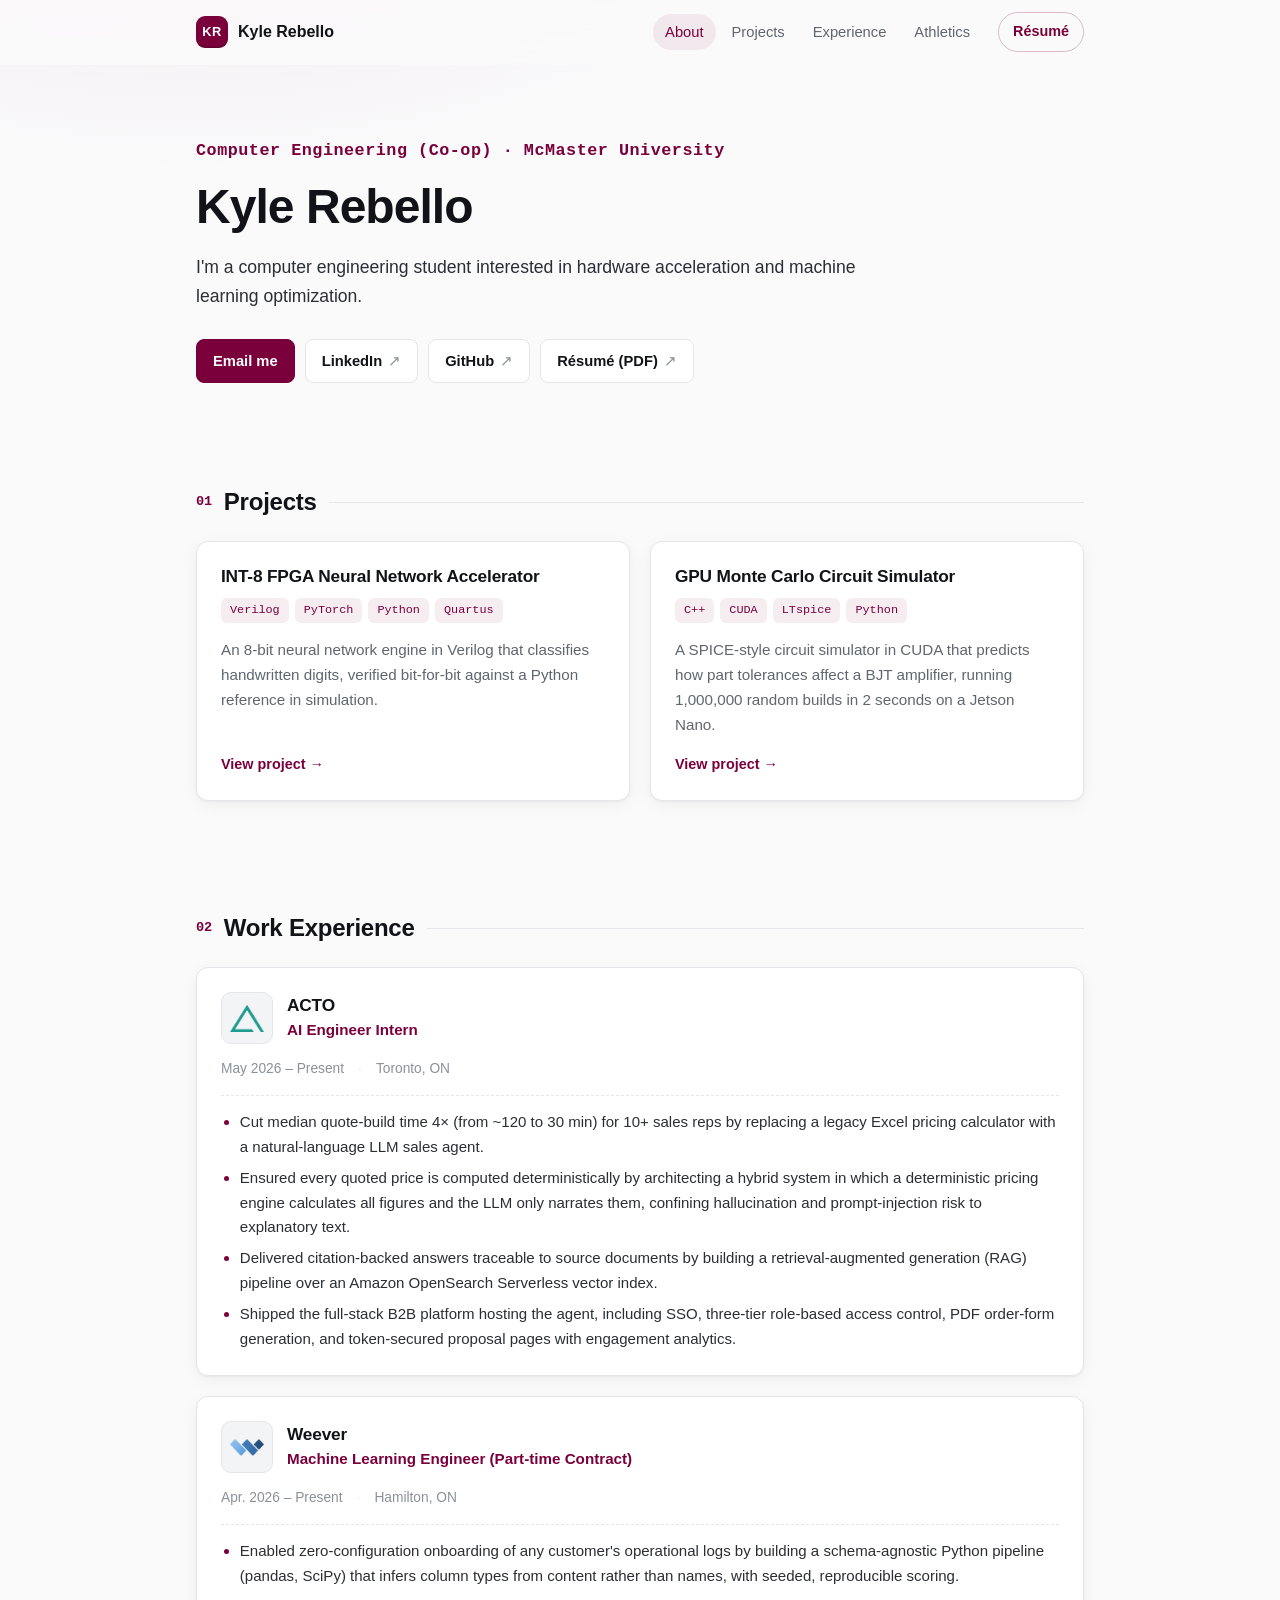
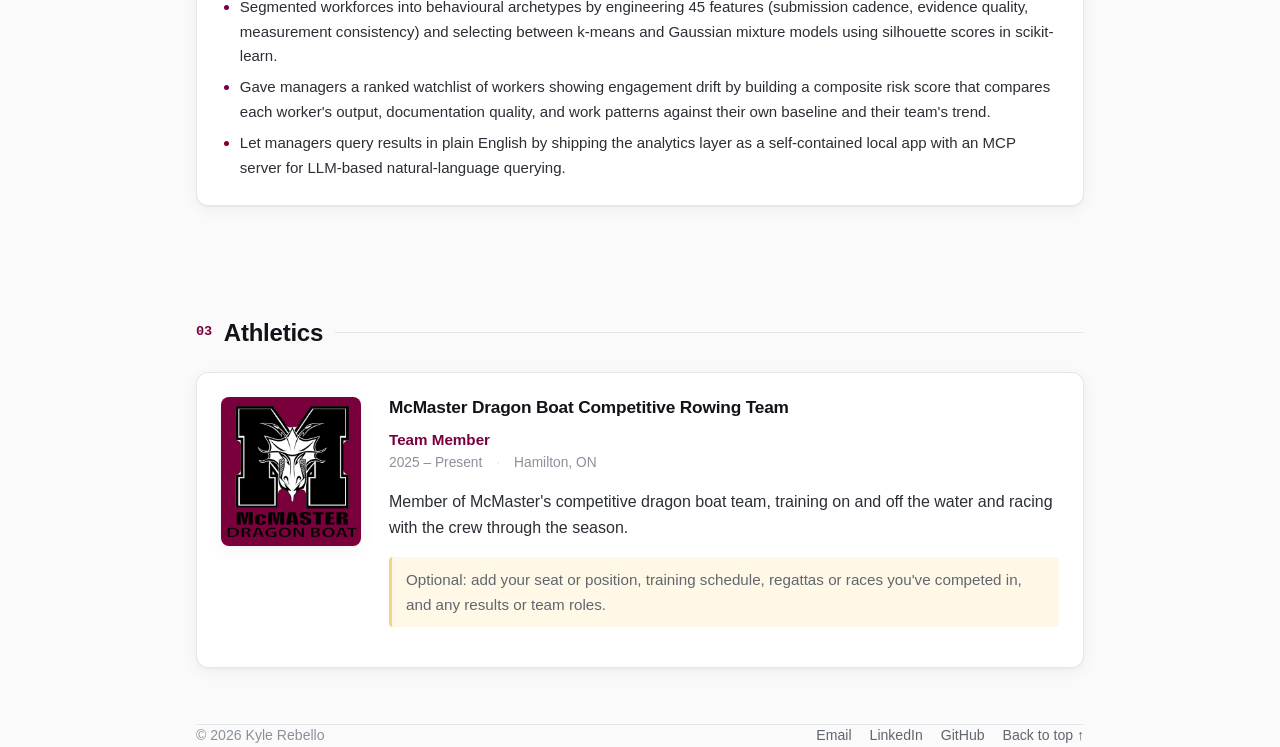
==== commit 09b62097: "Simplify hero, drop award chips and status labels, stack experience cards Co-Authored-By: Claude Opu" ====
--- a/index.html
+++ b/index.html
@@ -28,17 +28,9 @@
     <section id="about" class="hero">
       <p class="eyebrow">Computer Engineering (Co-op) · McMaster University</p>
       <h1>Kyle Rebello</h1>
-      <p class="tagline">I build <em>hardware accelerators</em>, <em>GPU software</em>, and <em>ML systems</em>.</p>
       <p class="intro">
-        I'm a computer engineering student interested in hardware acceleration, edge AI, and
-        building machine learning systems that hold up in production. I like working across the
-        stack, from Verilog on an FPGA to CUDA kernels to the full-stack apps around ML models.
-        Expected graduation: April 2029.
+        I'm a computer engineering student interested in hardware acceleration and machine learning optimization.
       </p>
-      <div class="chips">
-        <span class="chip">Dean's Honour List (2025)</span>
-        <span class="chip">Faculty of Engineering Award of Excellence (2024)</span>
-      </div>
       <div class="links">
         <a class="btn primary" href="mailto:andrekylerebello@gmail.com">Email me</a>
         <a class="btn" href="https://linkedin.com/in/kyle-rebello" target="_blank" rel="noopener">LinkedIn <span class="arrow">↗</span></a>
@@ -54,12 +46,10 @@
         To add a project:
           1. Copy projects/_template.html to projects/your-project.html and fill it in.
           2. Copy one of the <a class="project-tile"> blocks below and point href at the new page.
-             Use status--progress or status--complete for the status label.
       -->
       <div class="project-grid">
 
         <a class="project-tile card" href="projects/fpga-nn-accelerator.html">
-          <span class="status status--progress">In progress</span>
           <h3>INT-8 FPGA Neural Network Accelerator</h3>
           <div class="tags">
             <span class="tag">Verilog</span>
@@ -72,7 +62,6 @@
         </a>
 
         <a class="project-tile card" href="projects/gpu-circuit-simulator.html">
-          <span class="status status--complete">Complete</span>
           <h3>GPU Monte Carlo Circuit Simulator</h3>
           <div class="tags">
             <span class="tag">C++</span>
@@ -139,7 +128,7 @@
         <div>
           <h3>McMaster Dragon Boat Competitive Rowing Team</h3>
           <p class="exp-role">Team Member</p>
-          <p class="exp-meta"><span><!-- TODO -->20XX – Present</span><span>Hamilton, ON</span></p>
+          <p class="exp-meta"><span>2025 – Present</span><span>Hamilton, ON</span></p>
           <p>
             Member of McMaster's competitive dragon boat team, training on and off the water and
             racing with the crew through the season.
--- a/css/style.css
+++ b/css/style.css
@@ -12,10 +12,6 @@
   --accent-soft: rgba(122, 0, 60, 0.07);
   --accent-line: rgba(122, 0, 60, 0.25);
   --gold: #fdbf57;             /* McMaster gold */
-  --gold-text: #8a5d00;
-  --gold-soft: rgba(253, 191, 87, 0.2);
-  --green-text: #1d7a4a;
-  --green-soft: rgba(34, 160, 95, 0.12);
   --nav-bg: rgba(250, 250, 251, 0.8);
   --shadow: 0 1px 2px rgba(16, 18, 24, 0.04), 0 4px 16px rgba(16, 18, 24, 0.05);
   --shadow-hover: 0 2px 4px rgba(16, 18, 24, 0.05), 0 12px 32px rgba(16, 18, 24, 0.1);
@@ -41,10 +37,6 @@
     --accent: #ec7ba3;
     --accent-soft: rgba(236, 123, 163, 0.1);
     --accent-line: rgba(236, 123, 163, 0.3);
-    --gold-text: #f3c56f;
-    --gold-soft: rgba(253, 191, 87, 0.12);
-    --green-text: #5fd39a;
-    --green-soft: rgba(95, 211, 154, 0.12);
     --nav-bg: rgba(14, 16, 19, 0.75);
     --shadow: 0 1px 2px rgba(0, 0, 0, 0.3);
     --shadow-hover: 0 12px 32px rgba(0, 0, 0, 0.45);
@@ -194,36 +186,14 @@
 .hero { padding: 72px 0 48px; }
 .eyebrow {
   font-family: var(--mono);
-  font-size: 0.82rem;
+  font-size: 1.05rem;
   font-weight: 600;
-  letter-spacing: 0.04em;
+  letter-spacing: 0.03em;
   color: var(--accent);
   margin-bottom: 12px;
 }
-.hero h1 { font-size: 3rem; margin-bottom: 8px; }
-.hero .tagline { font-size: 1.25rem; color: var(--muted); margin-bottom: 20px; }
-.hero .tagline em { font-style: normal; color: var(--heading); font-weight: 600; }
-.hero .intro { max-width: 680px; }
-
-.chips { display: flex; flex-wrap: wrap; gap: 8px; margin: 4px 0 24px; }
-.chip {
-  display: inline-flex;
-  align-items: center;
-  gap: 8px;
-  padding: 5px 12px;
-  border-radius: 999px;
-  background: var(--gold-soft);
-  color: var(--gold-text);
-  font-size: 0.85rem;
-  font-weight: 600;
-}
-.chip::before {
-  content: "";
-  width: 7px;
-  height: 7px;
-  border-radius: 50%;
-  background: var(--gold);
-}
+.hero h1 { font-size: 3rem; margin-bottom: 16px; }
+.hero .intro { max-width: 680px; font-size: 1.1rem; margin-bottom: 28px; }
 
 .links { display: flex; flex-wrap: wrap; gap: 10px; }
 .btn {
@@ -300,29 +270,10 @@
   background: var(--accent-soft);
 }
 
-.status {
-  align-self: flex-start;
-  display: inline-flex;
-  align-items: center;
-  gap: 6px;
-  padding: 3px 10px;
-  border-radius: 999px;
-  font-size: 0.72rem;
-  font-weight: 700;
-  text-transform: uppercase;
-  letter-spacing: 0.05em;
-  color: var(--muted);
-  background: var(--surface-2);
-  margin-bottom: 14px;
-}
-.status::before { content: ""; width: 6px; height: 6px; border-radius: 50%; background: currentColor; }
-.status--complete { color: var(--green-text); background: var(--green-soft); }
-.status--progress { color: var(--gold-text); background: var(--gold-soft); }
-
 /* ---------- Experience tiles ---------- */
 .exp-grid {
   display: grid;
-  grid-template-columns: repeat(auto-fit, minmax(340px, 1fr));
+  grid-template-columns: 1fr;
   gap: 20px;
 }
 .exp-card { padding: 24px; }
@@ -498,13 +449,12 @@
   h1 { font-size: 1.8rem; }
   .hero { padding: 48px 0 32px; }
   .hero h1 { font-size: 2.3rem; }
-  .hero .tagline { font-size: 1.1rem; }
+  .eyebrow { font-size: 0.92rem; }
   .project-header h1 { font-size: 1.8rem; }
   section { padding: 40px 0; }
   .site-nav .container { gap: 8px; }
   .brand .name, .nav-cta { display: none; }
   .site-nav ul a { padding: 6px 9px; font-size: 0.88rem; }
-  .exp-grid { grid-template-columns: 1fr; }
   .feature-card { grid-template-columns: 1fr; gap: 18px; }
   .feature-card .badge { width: 104px; }
 }
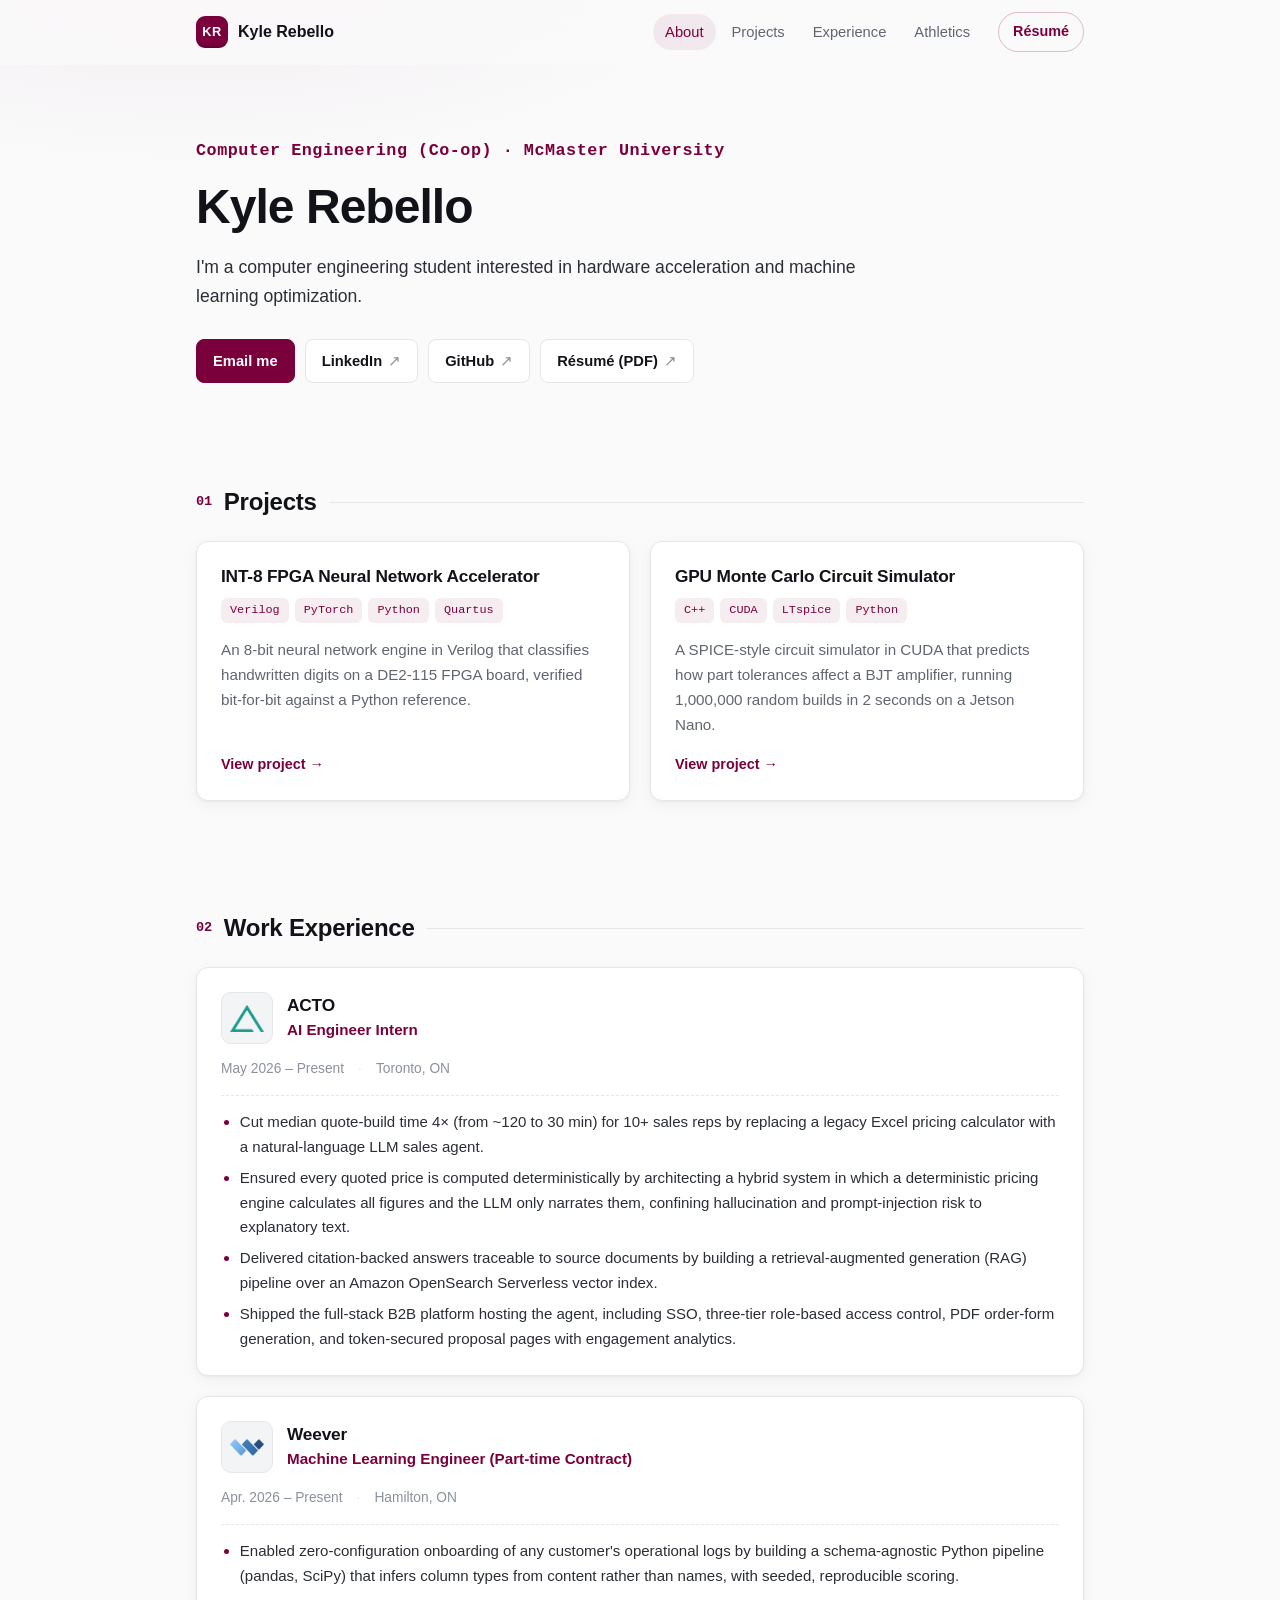
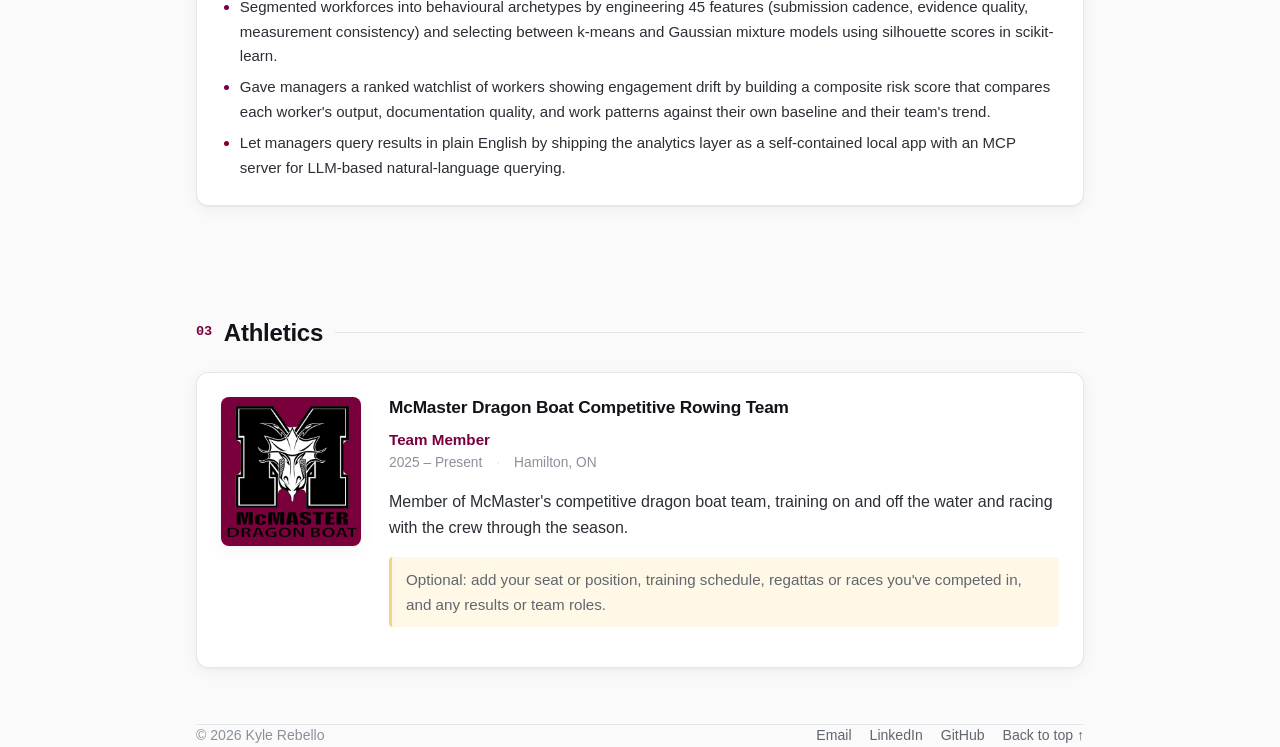
==== commit cd5d5160: "Add board demo to FPGA project page Co-Authored-By: Claude Opus 5.5 <noreply@anthropic.com>" ====
--- a/index.html
+++ b/index.html
@@ -5,7 +5,7 @@
   <meta name="viewport" content="width=device-width, initial-scale=1.0">
   <title>Kyle Rebello — Engineering Portfolio</title>
   <meta name="description" content="Engineering portfolio of Kyle Rebello, Computer Engineering (Co-op) student at McMaster University.">
-  <link rel="stylesheet" href="css/style.css">
+  <link rel="stylesheet" href="css/style.css?v=20261017">
 </head>
 <body>
 
@@ -57,7 +57,7 @@
             <span class="tag">Python</span>
             <span class="tag">Quartus</span>
           </div>
-          <p>An 8-bit neural network engine in Verilog that classifies handwritten digits, verified bit-for-bit against a Python reference in simulation.</p>
+          <p>An 8-bit neural network engine in Verilog that classifies handwritten digits on a DE2-115 FPGA board, verified bit-for-bit against a Python reference.</p>
           <span class="more">View project <span>→</span></span>
         </a>
 
